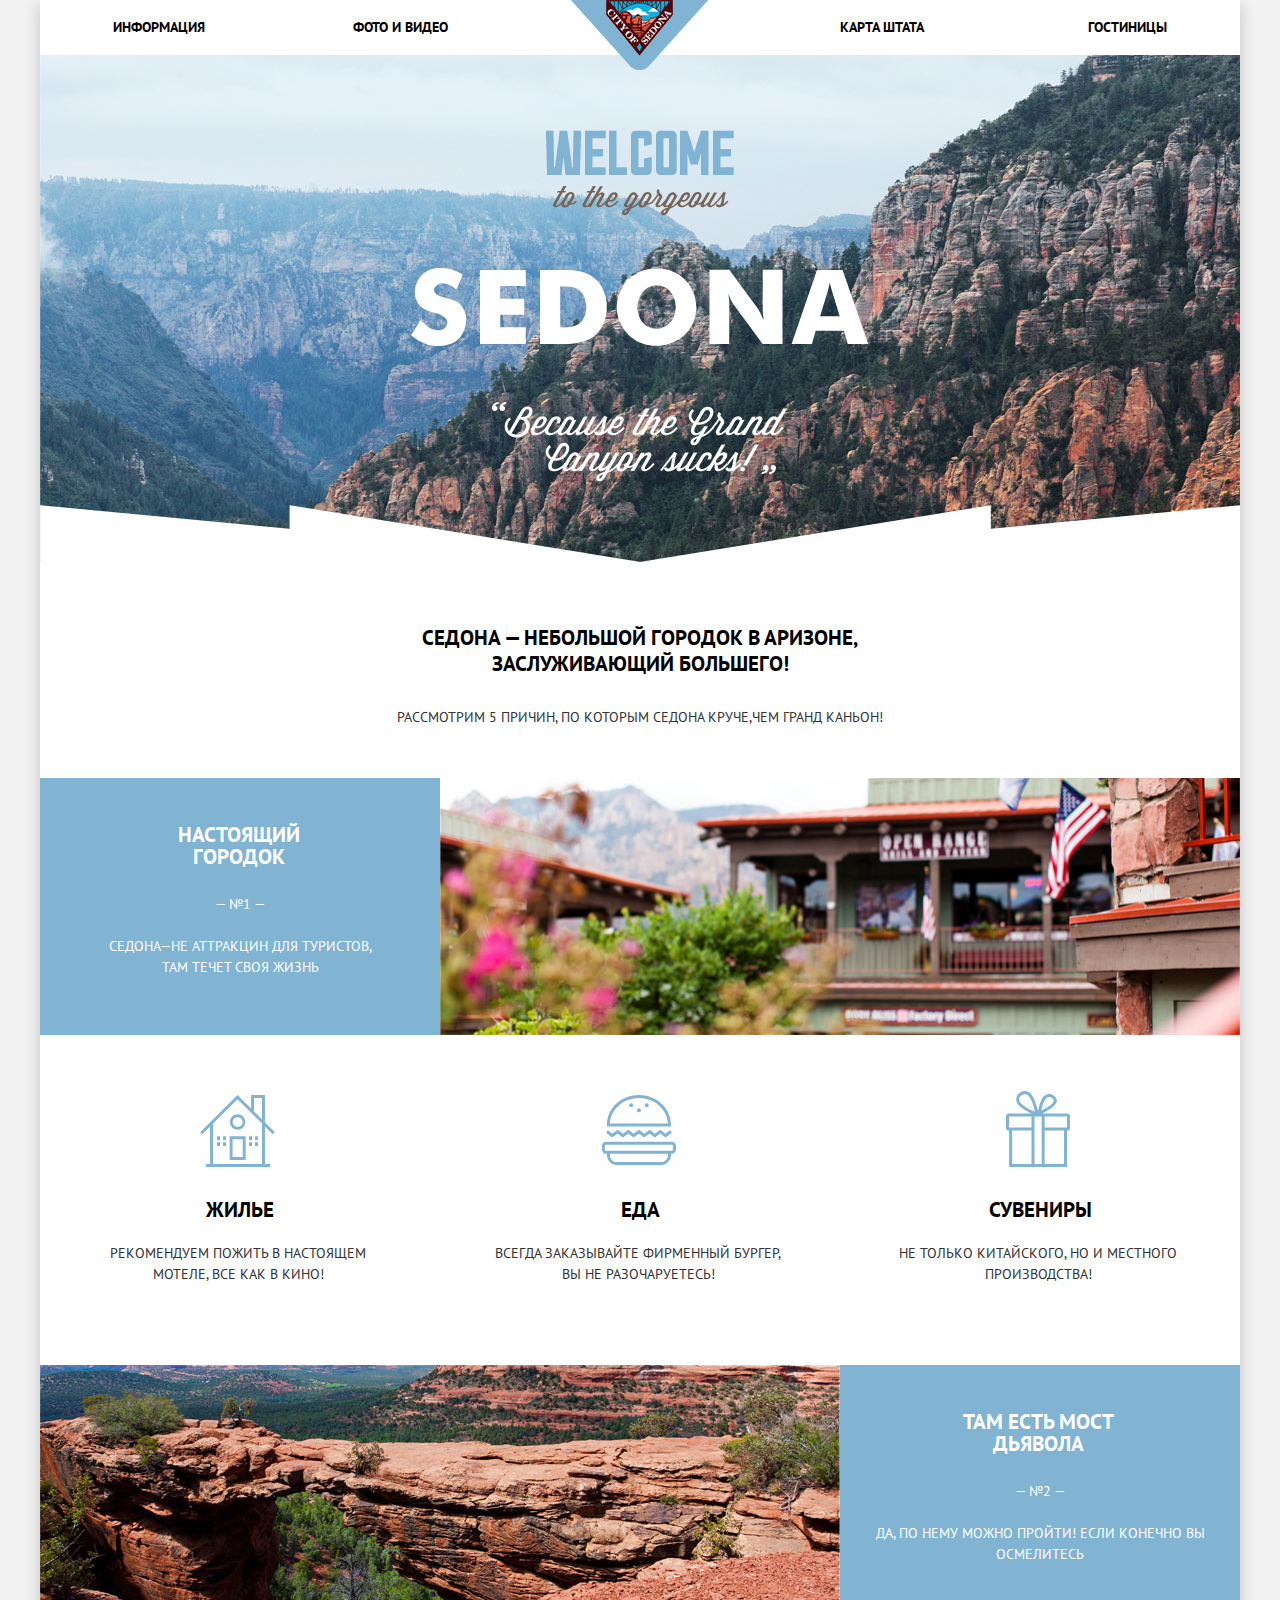
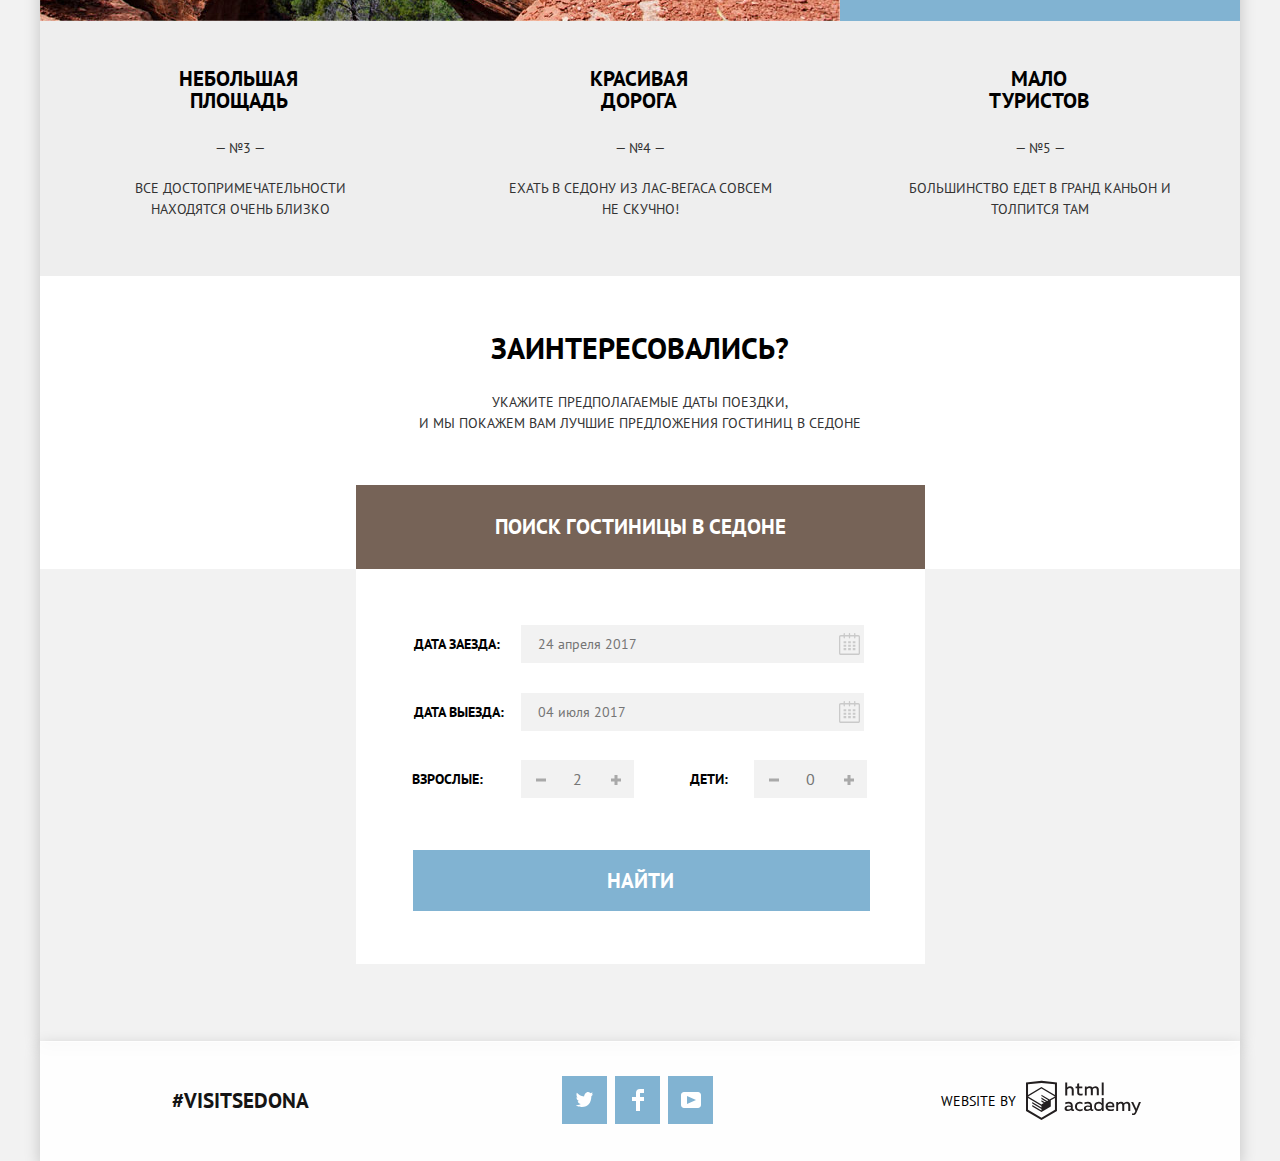
==== index.html @ bb8b3fd5 "стаил мин" ====
<!DOCTYPE html>
   <html lang="ru">
       <head>
          <meta charset="utf-8">
           <title>HTML Academy: Седона</title>
           <link  type="text/css" href="https://fonts.googleapis.com/css?family=PT+Sans:400,700&amp;subset=cyrillic-ext" rel="stylesheet">
           <link  href="normalize.css" rel="stylesheet">
           <link  href="css/style.min.css" rel="stylesheet">
       </head>
     <body>
      <div class="wrapper">
       <header class="main-header">
        <h2 class="visually-hidden">Меню сайта</h2>
         <nav class="content-header">
            <ul class="header-nav">
              <li><a class="nav-item nav-information" href="#">Информация</a></li>
              <li><a class="nav-item nav-foto-video" href="#">Фото и видео</a></li>
              <li><a class="nav-item nav-map" href="#">Карта штата</a></li>
              <li><a class="nav-item" href="inner.html">Гостиницы</a></li>
           </ul>
            <div class="header-logo">
              <a href="index.html" aria-label="ссылка на главную страницу">
                <img class="logo-nav" src="img/index-logo.svg" width="138" height="70" alt="Логототип"></a>
            </div>
          </nav>
        </header>
        <main class="container">
         <h1 class="visually-hidden">Седона лучшее место на земле!!!</h1>
          <section class="main-logos">
            <img src="img/inscriptions-against-the-background-of-mountains.png" width="458" height="352" alt="inscriptions against the-background of-mountains">  
             <div class="main-text">
                <h2>Седона — небольшой городок в Аризоне,<br> 
                  заслуживающий большего!</h2>
                <p>Рассмотрим 5 причин, по которым Седона круче,чем гранд каньон!</p>
             </div>
          </section>
          <section class="advantages">
            <h2 class="visually-hidden">Приемущества отдыха в седоне</h2>
            <section class="advantages-block">
              <div class="advantages-block-item">
                <h3>Настоящий городок</h3>
                <b>— №1 —</b>
                <p>Седона—не аттракцин для туристов,<br> там течет своя жизнь</p>
              </div>
              <div class="advantages-block-img">
                <img src="img/city-photos.jpg" width="800" height="257" alt="Фото города">
              </div>
           </section>
          <section class="comfort">
              <div class="comfort-services icon-home">
                <h3>Жилье</h3>
                <p>Рекомендуем пожить в настоящем мотеле, все как в кино!</p>
              </div>
              <div class="comfort-services icon-food">
                <h3>Еда</h3>
                <p>Всегда заказывайте фирменный бургер,<br>вы не разочаруетесь!</p>
              </div>
              <div class="comfort-services icon-souvenirs">
                <h3>Сувениры</h3>
                <p>Не только китайского, но и местного производства!</p>
              </div>
          </section>
          <section class="advantages-block">
              <div class="advantages-block-img">
                <img src="img/devil's-bridge.jpg" width="800" height="256"  alt="мост дьявола">
              </div>
              <div class="advantages-block-item">
                <h3>Там есть мост дьявола</h3>
                <b>— №2 —</b>
                <p>Да, по нему можно пройти! Если конечно вы осмелитесь</p>
              </div>
           </section>
           <section class="advantages-block ">
              <div class="advantages-block-item advantages-lower">
                <h3>Небольшая площадь</h3>
                <b>— №3 —</b>
                <p>Все достопримечательности находятся очень близко</p>
              </div>
              <div class="advantages-block-item advantages-lower">
                <h3>Красивая дорога</h3>
                <b>— №4 —</b>
                <p>Ехать в Седону из Лас-Вегаса совсем  
                 не скучно!
	            </div>
	            <div class="advantages-block-item advantages-lower">
                <h3>Мало туристов</h3>
	              <b>— №5 —</b>
	              <p>Большинство едет в гранд каньон и толпится там</p>
	            </div>
           </section>
         </section>
           <section class="travel-date">
              <div class="travel-date-item">
                <h3>Заинтересовались?</h3>
	              <p>Укажите предполагаемые даты поездки, <br>
	               и мы покажем вам лучшие предложения гостиниц в седоне</p>
              </div>
              <button class="travel-date-btn">Поиск гостиницы в седоне
              </button>
           </section>
             <article class="map">
               <h2 class="visually-hidden">Как до нас добраться</h2>
               <iframe src="https://www.google.com/maps/embed?pb=!1m14!1m12!1m3!1d11010.499713388937!2d-111.75672216802658!3d34.87026702669705!2m3!1f0!2f0!3f0!3m2!1i1024!2i768!4f13.1!5e0!3m2!1sru!2sru!4v1522183126886" width="1200" height="473"   allowfullscreen></iframe>
             </article>
        </main>
          <footer>
            <h2 class="visually-hidden">Ссылки на социальные сети</h2>
            <a class="visitsedona"  href="#">#visitsedona</a>
              <div class="social-footer">
                <a class="social-btn-tv social-btn" href="#" aria-label="twitter"><span class="visually-hidden">twitter</span></a>
                <a class="social-btn-fb social-btn" href="#" aria-label="facebook"><span class="visually-hidden">facebook</span></a>
                <a class="social-btn-yo social-btn" href="#" aria-label="youtube"><span class="visually-hidden">youtube</span></a>
              </div>
              <div class="footer-logo">
                <span class="website">website by</span>
                <a href="https://htmlacademy.ru/intensive/htmlcss"  aria-label="Сылка на сайт разработчика сайтов">
                  <svg id="Layer_1" data-name="Layer 1" xmlns="http://www.w3.org/2000/svg" width="115" height="41" viewBox="0 0 108.08 36.85"><title>logo-htmlacademy-small1</title><path d="M44.61,26.88a2,2,0,0,0,.55-0.1v1.33a3.25,3.25,0,0,1-1.18.21,1.67,1.67,0,0,1-1.67-1,4.84,4.84,0,0,1-3.14,1.08c-1.51,0-2.91-.83-2.91-2.55,0-2.13,2-2.79,3.71-2.79a11.08,11.08,0,0,1,2.17.25v-0.3c0-1-.76-1.77-2.19-1.77a7.42,7.42,0,0,0-3,.64v-1.7a10.21,10.21,0,0,1,3.19-.55c2.36,0,3.81,1.12,3.81,3.65v3a0.54,0.54,0,0,0,.49.59h0.17Zm-6.44-1.13A1.35,1.35,0,0,0,39.63,27h0.11a3.39,3.39,0,0,0,2.41-1V24.58a9.72,9.72,0,0,0-1.81-.21c-1,0-2.16.33-2.16,1.38h0Zm12.36-6.11a5,5,0,0,1,2.57.64V22a4.08,4.08,0,0,0-2.3-.7,2.75,2.75,0,1,0,0,5.49,5,5,0,0,0,2.43-.64v1.71a6.27,6.27,0,0,1-2.76.57A4.21,4.21,0,0,1,46,24.51q0-.21,0-0.41a4.32,4.32,0,0,1,4.18-4.46h0.38Zm12.17,7.24a2,2,0,0,0,.55-0.1v1.33a3.25,3.25,0,0,1-1.18.21,1.67,1.67,0,0,1-1.67-1,4.84,4.84,0,0,1-3.14,1.08c-1.51,0-2.91-.83-2.91-2.55,0-2.13,2-2.79,3.71-2.79a11.08,11.08,0,0,1,2.17.25v-0.3c0-1-.76-1.77-2.19-1.77a7.42,7.42,0,0,0-3,.64v-1.7a10.21,10.21,0,0,1,3.19-.55c2.36,0,3.81,1.12,3.81,3.65v3a0.54,0.54,0,0,0,.49.59h0.17Zm-6.44-1.13A1.35,1.35,0,0,0,57.73,27h0.11a3.39,3.39,0,0,0,2.41-1V24.58a9.72,9.72,0,0,0-1.81-.21c-1.06,0-2.16.33-2.16,1.38h0ZM73,16V28.2H71.35V26.88a3.88,3.88,0,0,1-3.19,1.54,4.4,4.4,0,0,1,0-8.78,3.81,3.81,0,0,1,3,1.3V16H73Zm-4.53,5.22a2.76,2.76,0,1,0,0,5.52A2.86,2.86,0,0,0,71.15,25V23A2.91,2.91,0,0,0,68.49,21.27ZM79,19.64c3.31,0,4.46,2.68,3.92,5.09H76.7c0.21,1.5,1.67,2.11,3.19,2.11a6.11,6.11,0,0,0,2.64-.59v1.6a7.14,7.14,0,0,1-3,.57C77,28.42,74.78,27,74.78,24a4.18,4.18,0,0,1,4-4.39H79Zm0.09,1.54a2.28,2.28,0,0,0-2.44,2.1v0.06H81.3A2,2,0,0,0,79.13,21.18Zm5.73,7V19.87h1.65v1a3.81,3.81,0,0,1,2.78-1.27A2.86,2.86,0,0,1,91.89,21a4.12,4.12,0,0,1,2.91-1.33A3.06,3.06,0,0,1,98,23V28.2h-1.9V23.05a1.59,1.59,0,0,0-1.42-1.75H94.42a2.8,2.8,0,0,0-2.07,1.12V28.2h-1.9V23.05A1.59,1.59,0,0,0,89,21.31H88.8a3,3,0,0,0-2.21,1.29v5.63H84.86Zm21.31-8.33h1.9l-3.91,9.46c-0.9,2.17-2.09,2.86-3.35,2.86a4.76,4.76,0,0,1-1.1-.14V30.46a2.86,2.86,0,0,0,.85.12c0.9,0,1.58-.64,2.07-1.9l0.17-.42-4-8.4h2l2.86,6.29ZM38.73,1.46V6.22a3.81,3.81,0,0,1,2.7-1.14,3.25,3.25,0,0,1,3.44,3.4v5.15H43V8.72a1.81,1.81,0,0,0-1.61-2h-0.3a2.93,2.93,0,0,0-2.32,1.39v5.52h-1.9V1.46h1.9ZM49.94,2.31v3h3V6.91h-3v3.81c0,1.1.5,1.46,1.58,1.46a4.49,4.49,0,0,0,1.69-.33v1.6A6.8,6.8,0,0,1,51,13.8a2.55,2.55,0,0,1-2.86-2.74V6.89H46.58V5.26h1.5V2.74Zm5.4,11.31V5.28H57v1A3.81,3.81,0,0,1,59.77,5a2.86,2.86,0,0,1,2.6,1.33A4.12,4.12,0,0,1,65.28,5,3.06,3.06,0,0,1,68.44,8.4v5.21h-1.9V8.46a1.59,1.59,0,0,0-1.42-1.75H64.89a2.8,2.8,0,0,0-2.07,1.12v5.78h-1.9V8.46A1.59,1.59,0,0,0,59.5,6.71H59.27A3,3,0,0,0,57.06,8v5.63H55.34ZM71.17,1.45H73V13.6H71.17V1.45ZM14.71,0H14.55L0,1.54V28.21l14.55,8.66,14.55-8.66V1.54Zm12.5,27.1L14.55,34.64,1.9,27.12V16.18l12.59,7.5V25L5.86,19.9v1.31l8.68,5.21v1.39L5.87,22.65V24l8.68,5.21,8.75-5.24V18.31L27.2,16V27.12Zm0-12.53-3.48,2-1.6,1L14.51,13v1.31L21,18.23H21l-0.14.09-1,.54-5.37-3.2V17l4.24,2.52-1,.67-3.2-1.9v1.31l2.1,1.24L14.5,22.1,2,14.65,14.51,7.11Zm0-1.32L14.49,5.76,1.91,13.25v-10L14.56,1.92,27.21,3.25v10h0Z" transform="translate(0 -0.02)" fill="#231f20"/></svg>
                </a>
              </div>
          </footer>
      </div> 
          
          <section class="popup">
             <form class="popup-forma" action="https://echo.htmlacademy.ru" method="post">
              <ul class="popup-item">
                <li>
                 <label for="arrival-date" class="popup-arrival-date">дата заезда:
                  <input type="text" class="popup-date-input" id="arrival-date" name="arrival-date" placeholder="24 апреля 2017" maxlength="20">
                 </label>
                 <button class="popup-calendar-arrival"><svg xmlns="http://www.w3.org/2000/svg" width="21" height="22" viewBox="0 0 21 22"><path   d="M19.251 2.025h-2.845V.648c0-.381-.294-.689-.656-.689-.363 0-.656.308-.656.689v1.377h-3.938V.648c0-.381-.294-.689-.655-.689-.363 0-.657.308-.657.689v1.377H5.906V.648c0-.381-.294-.689-.656-.689-.363 0-.657.308-.657.689v1.377H1.75C.784 2.025 0 2.847 0 3.862v16.302C0 21.179.784 22 1.75 22h17.501c.966 0 1.749-.821 1.749-1.836V3.862c0-1.015-.783-1.837-1.749-1.837zm.437 18.139a.448.448 0 0 1-.437.459H1.75a.45.45 0 0 1-.438-.459V3.862a.45.45 0 0 1 .438-.459h2.844v1.378c0 .381.294.689.657.689.362 0 .656-.308.656-.689V3.403h3.938v1.378c0 .381.294.689.657.689.361 0 .655-.308.655-.689V3.403h3.938v1.378c0 .381.293.689.656.689.362 0 .656-.308.656-.689V3.403h2.845c.241 0 .437.206.437.459v16.302z"/><path d="M4.594 8.225h2.625v2.066H4.594zM4.594 11.668h2.625v2.067H4.594zM4.594 15.112h2.625v2.066H4.594zM9.188 15.112h2.625v2.066H9.188zM9.188 11.668h2.625v2.067H9.188zM9.188 8.225h2.625v2.066H9.188zM13.781 15.112h2.625v2.066h-2.625zM13.781 11.668h2.625v2.067h-2.625zM13.781 8.225h2.625v2.066h-2.625z"/></svg></button>
               </li>
               <li>
                <label for="date-departure" class="popup-date-departure">дата выезда:
                  <input type="text" class="popup-date-input popup-date-input-2" id="date-departure" name="departure-date" placeholder="04 июля 2017" maxlength="20"> 
                </label>
                <button class="popup-calendar-departure"><svg xmlns="http://www.w3.org/2000/svg" width="21" height="22" viewBox="0 0 21 22"><path  fill="" d="M19.251 2.025h-2.845V.648c0-.381-.294-.689-.656-.689-.363 0-.656.308-.656.689v1.377h-3.938V.648c0-.381-.294-.689-.655-.689-.363 0-.657.308-.657.689v1.377H5.906V.648c0-.381-.294-.689-.656-.689-.363 0-.657.308-.657.689v1.377H1.75C.784 2.025 0 2.847 0 3.862v16.302C0 21.179.784 22 1.75 22h17.501c.966 0 1.749-.821 1.749-1.836V3.862c0-1.015-.783-1.837-1.749-1.837zm.437 18.139a.448.448 0 0 1-.437.459H1.75a.45.45 0 0 1-.438-.459V3.862a.45.45 0 0 1 .438-.459h2.844v1.378c0 .381.294.689.657.689.362 0 .656-.308.656-.689V3.403h3.938v1.378c0 .381.294.689.657.689.361 0 .655-.308.655-.689V3.403h3.938v1.378c0 .381.293.689.656.689.362 0 .656-.308.656-.689V3.403h2.845c.241 0 .437.206.437.459v16.302z"/><path d="M4.594 8.225h2.625v2.066H4.594zM4.594 11.668h2.625v2.067H4.594zM4.594 15.112h2.625v2.066H4.594zM9.188 15.112h2.625v2.066H9.188zM9.188 11.668h2.625v2.067H9.188zM9.188 8.225h2.625v2.066H9.188zM13.781 15.112h2.625v2.066h-2.625zM13.781 11.668h2.625v2.067h-2.625zM13.781 8.225h2.625v2.066h-2.625z"/></svg>
                </button>
               </li>
              </ul>
              <div class="popup-number">
                <label for="adults" class="popup-adults">Взрослые:</label>
                <button class="minus"><svg width="11" height="11"> 
                    <line x1="1" y1="6" x2="11" y2="6" stroke="#a9a9a9" stroke-width="3"></line>
                  </svg>
                </button>
                 <input type="text" class="popup-number-adults" id="adults" name="adults"  placeholder="2" maxlength="3">
                <button class="plus"><svg width="11" height="11"> 
                    <line x1="1" y1="6" x2="11" y2="6" stroke="#a9a9a9" stroke-width="3"></line>
                    <line x1="6" y1="1" x2="6" y2="11" stroke="#a9a9a9" stroke-width="3"></line>
                  </svg>
                </button>
                <label for="children" class="popup-children">Дети:</label>
                <button class="minus-2"><svg width="11" height="11"> 
                    <line x1="1" y1="6" x2="11" y2="6" stroke="#a9a9a9" stroke-width="3"></line>
                  </svg></button>
                <input type="text" class="popup-number-children" id="children" name="children"  placeholder="0" maxlength="3">
                <button class="plus-2"><svg width="11" height="11"> 
                    <line x1="1" y1="6" x2="11" y2="6" stroke="#a9a9a9" stroke-width="3"></line>
                    <line x1="6" y1="1" x2="6" y2="11" stroke="#a9a9a9" stroke-width="3"></line>
                  </svg>
                </button>
               </div>
              <button class="popup-button" type="submit">Найти</button>
             </form>
          </section>
     </body>
  </html>
---- css/style.min.css ----
body{font-family:"PT Sans",Arial,sans-serif;text-transform:uppercase;background-color:#f2f2f2;margin:0;padding:0}a{text-decoration:none}.wrapper{margin-left:auto;margin-right:auto;width:1200px;position:relative;-webkit-box-shadow:0 5px 15px rgba(0,1,1,.2);box-shadow:0 5px 15px rgba(0,1,1,.2)}.visually-hidden{display:none}.content-header,.header-nav{display:-webkit-box;display:-ms-flexbox;display:flex}.content-header{position:relative;background-color:#fff;-ms-flex-pack:distribute;justify-content:space-around}.content-header a{font-size:14px;line-height:26px;font-weight:700;color:#000}.header-nav{list-style:none;-webkit-box-pack:justify;-ms-flex-pack:justify;justify-content:space-between;width:1055px;min-height:55px;margin:0;padding:14px 0 0;-webkit-box-sizing:border-box;box-sizing:border-box}.nav-foto-video{margin-right:249px;margin-left:-10px}.nav-information{margin-right:-6px}.nav-map{margin-left:-22px}.header-logo{position:absolute;z-index:100;top:0;left:531px}.nav-item:hover{color:#81b3d2}.nav-item:active{color:rgba(0,0,0,.3)}.nav-item-active{color:#766357}.main-logos{background-image:url(../img/background.jpg);background-repeat:no-repeat;background-position:0 -55px;display:-webkit-box;display:-ms-flexbox;display:flex;-webkit-box-pack:center;-ms-flex-pack:center;justify-content:center;-webkit-box-orient:vertical;-webkit-box-direction:normal;-ms-flex-direction:column;flex-direction:column;min-height:510px}.main-logos::after{content:"";display:block;width:1200px;height:57px;position:absolute;background:url(../img/shape.png);top:505px}.main-logos img{margin:75px auto 90px}.main-text,.main-text h2{-webkit-box-sizing:border-box;box-sizing:border-box}.main-text{background-color:#fff;text-align:center;min-height:170px;margin-top:-10px;padding-top:14px}.main-text p{color:#333;font-size:14px;line-height:21px;margin-bottom:50px}.main-text h2,.popup label{line-height:26px;font-weight:700}.main-text h2{padding-top:32px;padding-bottom:12px;font-size:21px}.advantages{margin:0;padding:0}.advantages-block,footer{display:-webkit-box;display:-ms-flexbox;display:flex}.advantages-block-item{background-color:#81b3d2;width:400px;min-height:255px;-webkit-box-sizing:border-box;box-sizing:border-box;text-align:center;padding-top:25px}.advantages-block-img{line-height:0}.advantages-block-item h3{color:#fff;font-size:21px;line-height:22px;font-weight:700;text-align:center;display:block;width:151px;margin-left:123px}.advantages-block-item b,.advantages-block-item p{font-size:14px;line-height:21px;font-weight:400;color:#fff;margin-top:21px}.advantages-block-item b{display:block;margin-top:26px}.advantages-lower{background-color:#eee}.advantages-lower h3{color:#000;margin-top:22px}.advantages-lower p{color:#333;display:block;width:280px;text-align:center;margin-left:60px;margin-top:19px}.advantages-lower b{color:#333}.comfort{margin:0;padding:0;display:-webkit-box;display:-ms-flexbox;display:flex}.comfort-services{background-color:#fff;width:400px;min-height:330px;text-align:center;-webkit-box-sizing:border-box;box-sizing:border-box;padding-top:160px;position:relative}.comfort-services h3{margin-top:3px;font-weight:700;font-size:21px}.comfort-services p{margin-top:20px;text-align:center;display:block;width:290px;margin-left:53px}.icon-home::before{background:url(../img/icon-1.svg) no-repeat;height:72px;left:160px;top:60px}.icon-food::before,.icon-home::before,.icon-souvenirs::before{content:"";position:absolute;width:75px;display:block}.icon-food::before{background:url(../img/icon-3.svg) no-repeat;height:72px;left:162px;top:60px}.icon-souvenirs::before{background:url(../img/icon-2.svg) no-repeat;height:76px;left:166px;top:56px}.travel-date{display:-webkit-box;display:-ms-flexbox;display:flex;margin:0;padding:0;background-color:#fff;min-height:293px;-webkit-box-pack:justify;-ms-flex-pack:justify;justify-content:space-between;-webkit-box-orient:vertical;-webkit-box-direction:normal;-ms-flex-direction:column;flex-direction:column;-webkit-box-align:center;-ms-flex-align:center;align-items:center}.travel-date-btn,.travel-date-item{background-color:#fff;text-align:center}.comfort-services p,.travel-date-item p{color:#333;font-size:14px;line-height:21px}.travel-date-item h3{font-size:30px;line-height:36px;font-weight:700;margin-top:54px;margin-bottom:26px}.travel-date-btn{background-color:#766357;color:#fff;height:84px;width:569px;padding:0;-webkit-box-sizing:border-box;box-sizing:border-box;border:0;text-transform:uppercase;font-weight:700;font-size:21px;line-height:26px}.map{line-height:0;max-height:474px;position:relative}iframe{border:0}footer{background-color:rgba(255,255,255,.9);min-height:120px;width:1200px;-webkit-box-pack:justify;-ms-flex-pack:justify;justify-content:space-between;-webkit-box-align:center;-ms-flex-align:center;align-items:center;position:absolute;z-index:100;bottom:-119px;left:0;-webkit-box-shadow:0 5px 15px rgba(0,1,1,.2);box-shadow:0 5px 15px rgba(0,1,1,.2)}.social-footer{margin-left:74px;margin-top:15px;width:200px;height:65px}.social-footer a{width:45px;height:48px;background-color:#81b3d2;display:inline-block;margin-right:4px}.social-footer a:hover{background-color:#689fc1}.social-footer a:active{background-color:#5496bd}.social-btn{width:20px;height:20px}.social-btn-tv{background:url(../img/twitter.svg) no-repeat center}.social-btn-fb{background:url(../img/fb-icon.svg) no-repeat center}.social-btn-yo{background:url(../img/youtube.svg) no-repeat center}.visitsedona{font-weight:700;font-size:21px;color:#151515;line-height:26px;margin-left:132px}.website{font-size:14px;line-height:26px;margin-right:10px}.footer-logo{display:-webkit-box;display:-ms-flexbox;display:flex;-webkit-box-align:center;-ms-flex-align:center;align-items:center;margin-right:99px}.footer-logo a{width:115px;height:41px}.footer-logo a:hover path{fill:#81b3d2}.footer-logo a:active path{fill:#c6c4c5}.popup{background-color:#fff;position:absolute;z-index:1000;padding:0;bottom:169px;top:2169px;left:50%;margin:0 0 0 -284px;-webkit-box-sizing:border-box;box-sizing:border-box;width:569px;height:395px}.popup-item{list-style:none;margin:0 0 -1px;padding-left:58px}.popup-forma{margin-top:56px;padding:0}.popup label{font-size:14px;position:relative}.popup-adults{padding-left:56px;position:relative}.popup-children{padding-left:56px;margin-right:26px}.popup-date-input{background-color:#f2f2f2;border:0;width:343px;height:38px;padding:0;margin-bottom:30px;margin-left:17px;text-indent:17px}.popup-date-input-2{margin-left:13px}.popup-number{display:-webkit-box;display:-ms-flexbox;display:flex;-webkit-box-align:center;-ms-flex-align:center;align-items:center;list-style:none;margin:0;padding:0;height:38px}.popup-number-adults,.popup-number-children{background-color:#f2f2f2;border:0;width:37px;height:38px;padding:0;text-align:center}.input-adults,.input-children{margin-left:24px}.popup-button{color:#fff;font-size:21px;line-height:26px;text-transform:uppercase;font-weight:700;background-color:#81b3d2;border:0;-webkit-box-sizing:border-box;box-sizing:border-box;margin-top:52px;width:457px;height:61px;margin-left:57px;padding-left:4px}.popup-calendar-arrival,.popup-calendar-departure{position:absolute;right:65px;top:64px;width:21px;height:22px;padding:0;fill:#cacaca;border:0;background-color:#f2f2f2}.popup-calendar-departure{top:132px}.popup-calendar-arrival:hover path,.popup-calendar-departure:hover path{fill:#000}.popup-calendar-arrival:active path,.popup-calendar-departure:active path{fill:#81b3d2}.options-btn-right:hover,.travel-date-btn:hover{background-color:#604e43}.options-btn-right:active,.travel-date-btn:active{background-color:#503e33;color:rgba(255,255,255,.3)}.minus{width:38px;height:38px;background-color:#f2f2f2;border:0;color:#a9a9a9;margin-left:38px}.plus{font-weight:700}.minus-2,.plus,.plus-2{width:38px;height:38px;background-color:#f2f2f2;border:0;color:#a9a9a9}.plus-2{padding:0}.minus-2:hover line,.minus:hover line,.plus-2:hover line,.plus:hover line{stroke:#000}.minus-2:active line,.minus:active line,.plus-2:active line,.plus:active line{stroke:#81b3d2}input:hover{background-color:#ebebeb}input:focus{outline:2px solid #eee;background-color:#fff}.options-btn-left:hover,.popup-button:hover{background-color:#669ec0}.options-btn-left:active,.popup-button:active{background-color:#5496bd;color:rgba(255,255,255,.3)}.selection-hotels{margin:0;padding:0;min-height:217px;background:url(../img/filter-background.jpg) no-repeat;background-size:1200px 562px;background-color:#cacaca}.selection-hotels-form{margin:0;display:-webkit-box;display:-ms-flexbox;display:flex;padding:30px 0 0;-webkit-box-sizing:border-box;box-sizing:border-box}.selection-hotels-list{list-style:none;width:200px;margin-top:20px;padding-left:39px;margin-right:16px}.selection-hotels-list li{margin-bottom:20px}fieldset{border:0;padding:0}.fieldset-infrastructure-housing{padding-left:70px;margin:0}.selection-hotels legend{font-size:16px;line-height:21px;color:#fff;font-weight:700}.selection-hotels-form label{font-size:14px;line-height:21px;color:#fff;font-weight:400}input[type=checkbox]{display:none}.selection-hotels-list label{font-size:14px;line-height:26px;position:relative;cursor:pointer}.selection-hotels-list label::before{content:"";position:absolute;top:-3px;left:-36px;z-index:1;background:url(../img/checkbox-off.svg) no-repeat;width:24px;height:24px}input[type=checkbox]:checked~label::before{width:24px;height:24px;background:url(../img/checkbox-on.svg) no-repeat}label:disabled{width:24px;height:24px;background:url(../img/checkbox-off-disabled.svg) no-repeat}input[type=checkbox]:checked~label:disabled{width:24px;height:24px;background:url(../img/checkbox-off-checked-disabled.svg) no-repeat}.cost{margin-bottom:7px;color:#fff;font-weight:700;text-align:left}.cost-per-day{margin-left:auto;margin-right:70px;width:320px;font-size:16px;line-height:21px;text-align:center}.filter-range{width:330px;color:#fff;text-transform:uppercase}.price-controls{position:relative;height:35px;margin-bottom:16px;font-size:0;border:2px solid #fff;border-radius:2px}.price-controls::after{content:"";position:absolute;top:50%;left:50%;width:2px;height:22px;background:#fff;-webkit-transform:translate(-50%,-50%);-ms-transform:translate(-50%,-50%);transform:translate(-50%,-50%)}.price-controls label{display:inline-block;font-size:14px;line-height:38px;vertical-align:top;cursor:pointer}.price-controls .max-price,.price-controls .min-price{width:90px;padding-left:50px}.price-controls input{width:50px;margin:0;color:inherit;font:inherit;line-height:0;background:0 0;border:0}.range-controls{position:relative;margin-bottom:32px}.range-controls .scale{height:2px;background:rgba(255,255,255,.3)}.range-controls .bar{width:80%;height:2px;background:#fff}.range-toggle{position:absolute;top:-9px;width:4px;height:4px;background:#ababab;border:8px solid #fff;border-radius:50%;-webkit-box-shadow:0 2px 1px 0 rgba(0,1,1,.2);box-shadow:0 2px 1px 0 rgba(0,1,1,.2);cursor:pointer}.range-toggle:hover{background:#1c4f80}.range-toggle-min{left:0}.range-toggle-max{left:80%}.cost-btn,.cost-larger,.cost-less{font-size:14px;line-height:21px;color:#fff}.cost-btn{text-transform:uppercase;border:2px solid #fff;background:0 0;padding:6px 32px;margin-right:12px;-webkit-box-sizing:border-box;box-sizing:border-box}.cost-btn:hover{color:#000;background-color:#fff}.examples-hotels{margin:0;padding:0;background-color:#fefefe}.sorting{min-height:85px;border-bottom:2px solid #f2f2f2;display:-webkit-box;display:-ms-flexbox;display:flex;-webkit-box-pack:start;-ms-flex-pack:start;justify-content:flex-start;-webkit-box-align:center;-ms-flex-align:center;align-items:center}.find-span{font-size:21px;line-height:26px;font-weight:700;padding-left:70px;white-space:nowrap;width:110px}.sorting-span{font-size:12px;line-height:18px;margin-left:57px;margin-top:7px}.sorting-items,.sorting-items-arrow{list-style:none;display:-webkit-box;display:-ms-flexbox;display:flex}.sorting-items{-webkit-box-pack:justify;-ms-flex-pack:justify;justify-content:space-between;width:100%;padding-top:1px;margin-right:434px}.sorting-items a{font-size:12px;line-height:18px;color:rgba(0,0,0,.3);border-bottom:1px dashed #81b3d2;margin-right:30px}.sorting-items a:hover{border-bottom:1px dashed #81b3d2;color:#81b3d2}.sorting-items a:active{color:#000}.sorting-items-arrow{width:40px;height:11px;margin-left:auto;margin-right:9px;padding-top:6px;padding-right:65px}.sorting-active:first-child{border:0;color:#81b3d2}.sorting-active:first-child:hover{border:0}.arrow-dir,.arrow-up{width:11px;height:11px}.arrow-up{background:url(../img/icon-up-dir.svg) no-repeat;margin-right:10px}.arrow-dir{background:url(../img/icon-down-dir.svg) no-repeat}.hotel-name:hover,.sorting-active{color:#81b3d2}.examples-options-hotels,.options-hotels{display:-webkit-box;display:-ms-flexbox;display:flex;-webkit-box-sizing:border-box;box-sizing:border-box}.examples-options-hotels{-webkit-box-orient:vertical;-webkit-box-direction:normal;-ms-flex-direction:column;flex-direction:column;background-color:#fefefe}.options-hotels{min-height:152px;border-bottom:2px solid #f2f2f2;padding-left:70px}.img-options-hotels{margin-top:30px}.block-options-hotels{margin-left:32px;position:relative;width:530px}.block-options-hotels h3{margin-bottom:7px;margin-top:26px}.hotel-name{font-size:21px;line-height:26px;font-weight:700;color:#151515;margin-top:0;margin-bottom:8px;padding-top:25px}.hotel-name:active{color:rgba(0,0,0,.3)}.options-hotels-items{display:-webkit-box;display:-ms-flexbox;display:flex;margin-top:7px;margin-bottom:8px;width:180px}.options-hotels-star{height:17px;background:url(../img/star.svg) space;position:absolute;left:810px;top:28px}.amara-resort-star{width:83px;left:804px}.desert-quail-star{width:60px;left:830px}.villas-poco-diablo-star{width:38px;left:853px}.options-hotels-price{margin-left:auto}.options-hotels-housing,.options-hotels-price{font-size:14px;line-height:21px;color:#333;font-weight:400}.options-hotels-btn{display:-webkit-box;display:-ms-flexbox;display:flex;width:965px}.options-btn-left{font-weight:700;text-decoration:none;color:#fff;vertical-align:middle;background-color:#81b3d2;margin-top:6px;padding:3px 16px;-webkit-box-sizing:border-box;box-sizing:border-box}.options-btn-left,.options-btn-right,.options-hotels-rating{font-size:14px;line-height:21px;text-align:center}.options-btn-right{text-decoration:none;vertical-align:middle;padding:3px 16px;font-weight:700;color:#fff;background-color:#766357;margin-left:8px;margin-top:6px}.options-hotels-rating{font-weight:400;color:#666;background-color:#f2f2f2;margin-left:auto;margin-right:73px;margin-top:4px;padding-top:5px;width:110px}
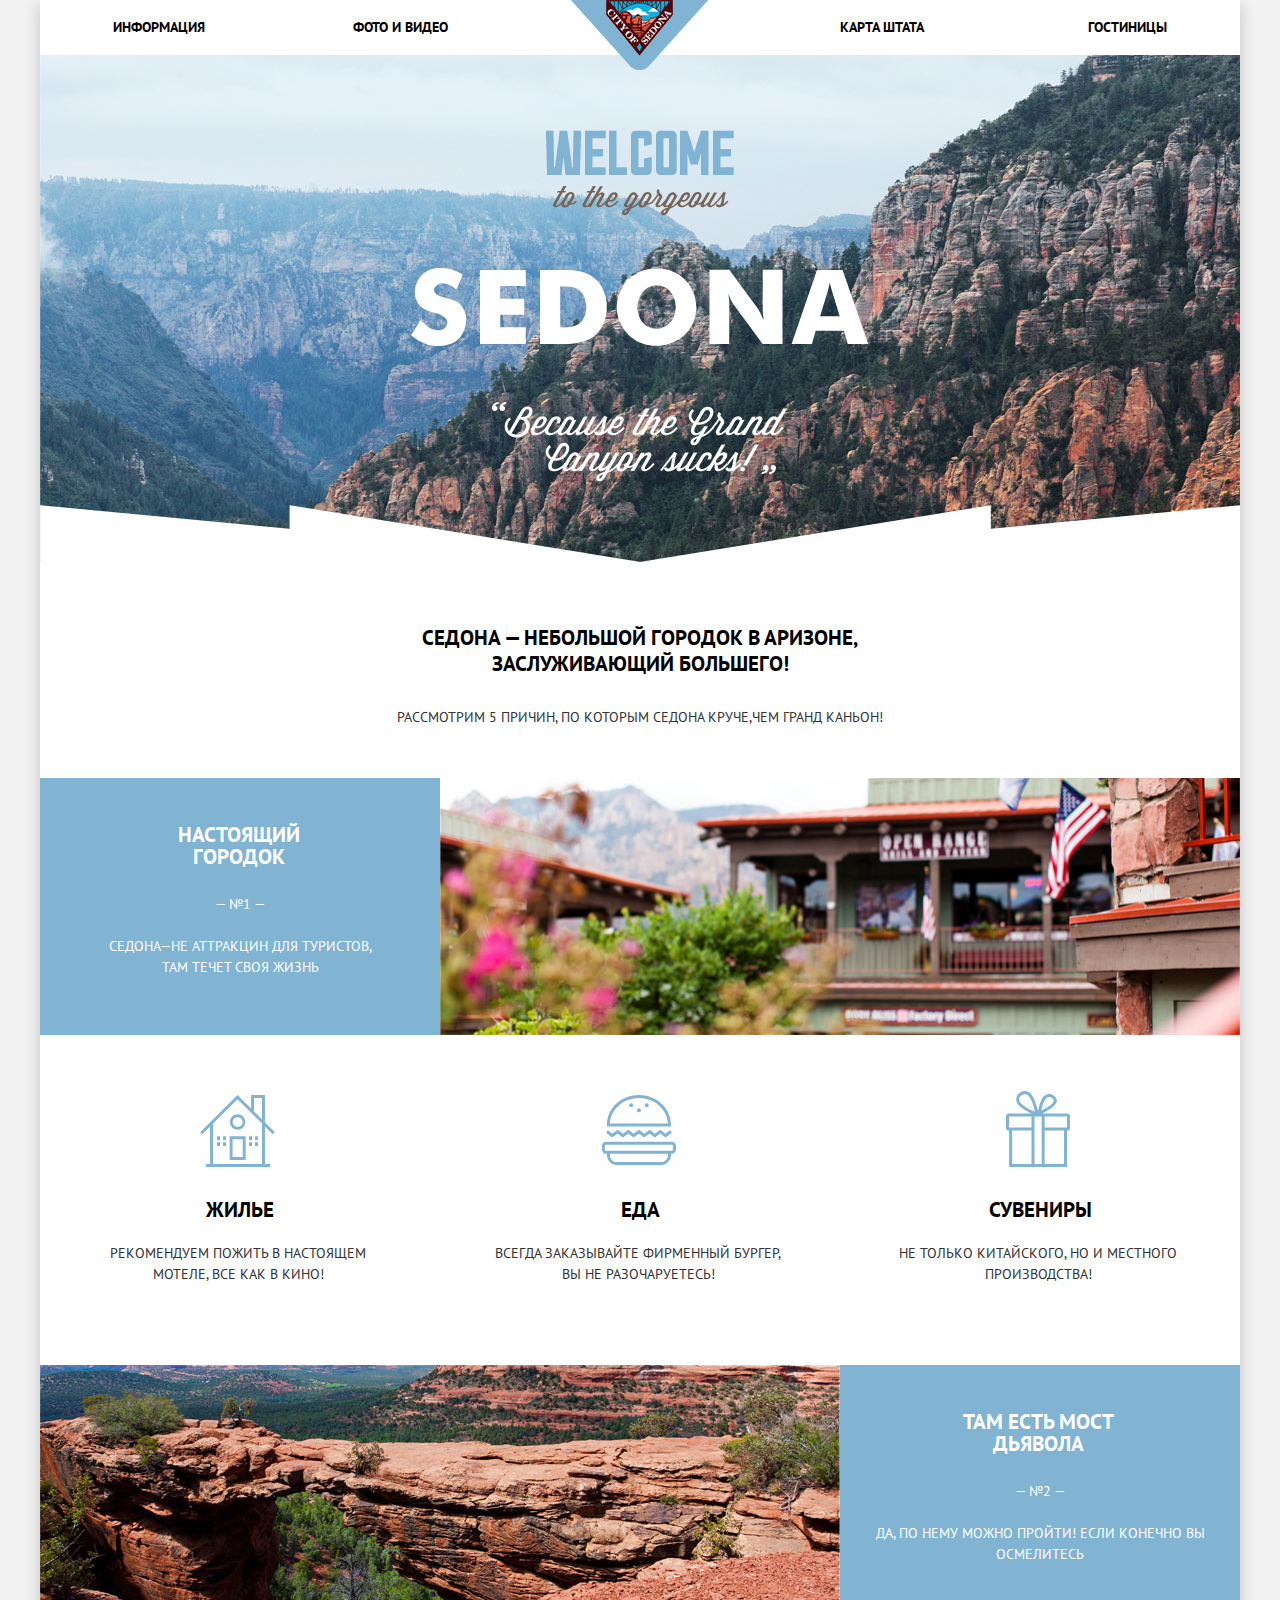
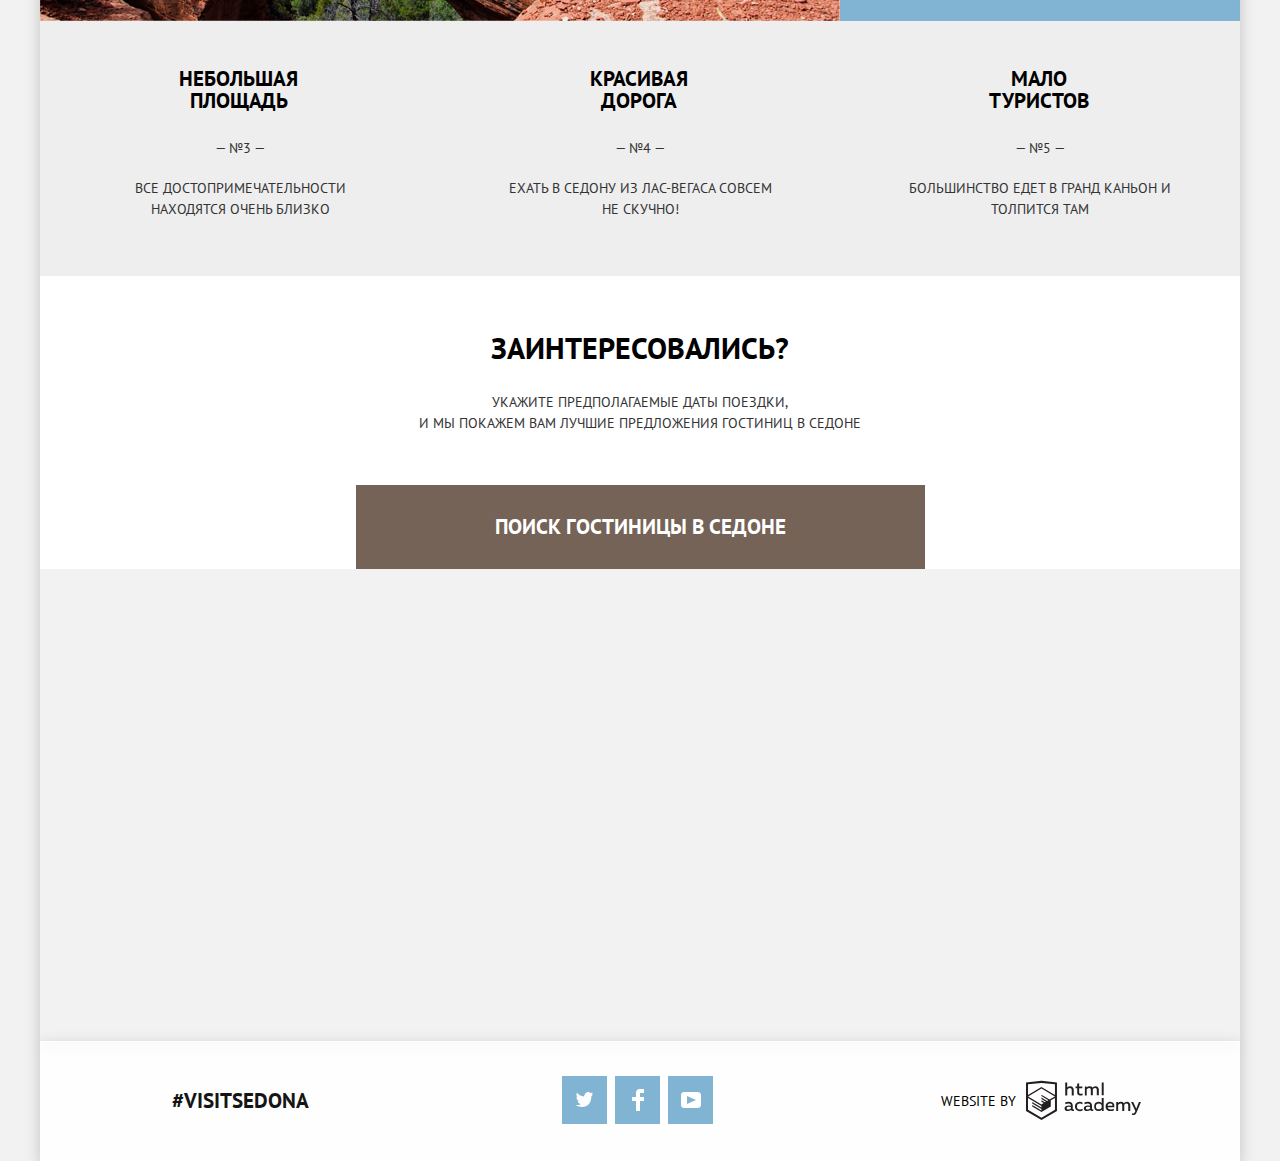
==== commit c6ee0ce7: "домашка по js" ====
--- a/index.html
+++ b/index.html
@@ -4,7 +4,7 @@
           <meta charset="utf-8">
            <title>HTML Academy: Седона</title>
            <link  type="text/css" href="https://fonts.googleapis.com/css?family=PT+Sans:400,700&amp;subset=cyrillic-ext" rel="stylesheet">
-           <link  href="normalize.css" rel="stylesheet">
+           <link  href="css/normalize.css" rel="stylesheet">
            <link  href="css/style.min.css" rel="stylesheet">
        </head>
      <body>
@@ -19,7 +19,7 @@
               <li><a class="nav-item" href="inner.html">Гостиницы</a></li>
            </ul>
             <div class="header-logo">
-              <a href="index.html" aria-label="ссылка на главную страницу">
+              <a aria-label="ссылка на главную страницу">
                 <img class="logo-nav" src="img/index-logo.svg" width="138" height="70" alt="Логототип"></a>
             </div>
           </nav>
@@ -130,7 +130,7 @@
                  <button class="popup-calendar-arrival"><svg xmlns="http://www.w3.org/2000/svg" width="21" height="22" viewBox="0 0 21 22"><path   d="M19.251 2.025h-2.845V.648c0-.381-.294-.689-.656-.689-.363 0-.656.308-.656.689v1.377h-3.938V.648c0-.381-.294-.689-.655-.689-.363 0-.657.308-.657.689v1.377H5.906V.648c0-.381-.294-.689-.656-.689-.363 0-.657.308-.657.689v1.377H1.75C.784 2.025 0 2.847 0 3.862v16.302C0 21.179.784 22 1.75 22h17.501c.966 0 1.749-.821 1.749-1.836V3.862c0-1.015-.783-1.837-1.749-1.837zm.437 18.139a.448.448 0 0 1-.437.459H1.75a.45.45 0 0 1-.438-.459V3.862a.45.45 0 0 1 .438-.459h2.844v1.378c0 .381.294.689.657.689.362 0 .656-.308.656-.689V3.403h3.938v1.378c0 .381.294.689.657.689.361 0 .655-.308.655-.689V3.403h3.938v1.378c0 .381.293.689.656.689.362 0 .656-.308.656-.689V3.403h2.845c.241 0 .437.206.437.459v16.302z"/><path d="M4.594 8.225h2.625v2.066H4.594zM4.594 11.668h2.625v2.067H4.594zM4.594 15.112h2.625v2.066H4.594zM9.188 15.112h2.625v2.066H9.188zM9.188 11.668h2.625v2.067H9.188zM9.188 8.225h2.625v2.066H9.188zM13.781 15.112h2.625v2.066h-2.625zM13.781 11.668h2.625v2.067h-2.625zM13.781 8.225h2.625v2.066h-2.625z"/></svg></button>
                </li>
                <li>
-                <label for="date-departure" class="popup-date-departure">дата выезда:
+                <label for="departure-date" class="popup-date-departure">дата выезда:
                   <input type="text" class="popup-date-input popup-date-input-2" id="date-departure" name="departure-date" placeholder="04 июля 2017" maxlength="20"> 
                 </label>
                 <button class="popup-calendar-departure"><svg xmlns="http://www.w3.org/2000/svg" width="21" height="22" viewBox="0 0 21 22"><path  fill="" d="M19.251 2.025h-2.845V.648c0-.381-.294-.689-.656-.689-.363 0-.656.308-.656.689v1.377h-3.938V.648c0-.381-.294-.689-.655-.689-.363 0-.657.308-.657.689v1.377H5.906V.648c0-.381-.294-.689-.656-.689-.363 0-.657.308-.657.689v1.377H1.75C.784 2.025 0 2.847 0 3.862v16.302C0 21.179.784 22 1.75 22h17.501c.966 0 1.749-.821 1.749-1.836V3.862c0-1.015-.783-1.837-1.749-1.837zm.437 18.139a.448.448 0 0 1-.437.459H1.75a.45.45 0 0 1-.438-.459V3.862a.45.45 0 0 1 .438-.459h2.844v1.378c0 .381.294.689.657.689.362 0 .656-.308.656-.689V3.403h3.938v1.378c0 .381.294.689.657.689.361 0 .655-.308.655-.689V3.403h3.938v1.378c0 .381.293.689.656.689.362 0 .656-.308.656-.689V3.403h2.845c.241 0 .437.206.437.459v16.302z"/><path d="M4.594 8.225h2.625v2.066H4.594zM4.594 11.668h2.625v2.067H4.594zM4.594 15.112h2.625v2.066H4.594zM9.188 15.112h2.625v2.066H9.188zM9.188 11.668h2.625v2.067H9.188zM9.188 8.225h2.625v2.066H9.188zM13.781 15.112h2.625v2.066h-2.625zM13.781 11.668h2.625v2.067h-2.625zM13.781 8.225h2.625v2.066h-2.625z"/></svg>
@@ -163,6 +163,28 @@
               <button class="popup-button" type="submit">Найти</button>
              </form>
           </section>
+          <script>
+            var link = document.querySelector(".travel-date-btn");
+            var popup = document.querySelector(".popup");
+            var form = popup.querySelector("form");
+            var arrival = popup.querySelector("[name=arrival-date]");
+            var departure = popup.querySelector("[name=departure-date]");
+            var adults = popup.querySelector("[name=adults]");
+            var children = popup.querySelector("[name=children]");
+            link.addEventListener("click", function (evt) {
+              evt.preventDefault();
+              popup.classList.toggle("popup-show");
+              popup.classList.remove("popup-error");
+
+            });
+            form.addEventListener("submit", function (evt) {
+              evt.preventDefault();
+              if (!arrival.value || !departure.value || !adults.value || !children.value);
+              popup.classList.add("popup-error");
+            
+             });
+
+          </script>
      </body>
   </html>
      
--- a/css/style.min.css
+++ b/css/style.min.css
@@ -1 +1 @@
-body{font-family:"PT Sans",Arial,sans-serif;text-transform:uppercase;background-color:#f2f2f2;margin:0;padding:0}a{text-decoration:none}.wrapper{margin-left:auto;margin-right:auto;width:1200px;position:relative;-webkit-box-shadow:0 5px 15px rgba(0,1,1,.2);box-shadow:0 5px 15px rgba(0,1,1,.2)}.visually-hidden{display:none}.content-header,.header-nav{display:-webkit-box;display:-ms-flexbox;display:flex}.content-header{position:relative;background-color:#fff;-ms-flex-pack:distribute;justify-content:space-around}.content-header a{font-size:14px;line-height:26px;font-weight:700;color:#000}.header-nav{list-style:none;-webkit-box-pack:justify;-ms-flex-pack:justify;justify-content:space-between;width:1055px;min-height:55px;margin:0;padding:14px 0 0;-webkit-box-sizing:border-box;box-sizing:border-box}.nav-foto-video{margin-right:249px;margin-left:-10px}.nav-information{margin-right:-6px}.nav-map{margin-left:-22px}.header-logo{position:absolute;z-index:100;top:0;left:531px}.nav-item:hover{color:#81b3d2}.nav-item:active{color:rgba(0,0,0,.3)}.nav-item-active{color:#766357}.main-logos{background-image:url(../img/background.jpg);background-repeat:no-repeat;background-position:0 -55px;display:-webkit-box;display:-ms-flexbox;display:flex;-webkit-box-pack:center;-ms-flex-pack:center;justify-content:center;-webkit-box-orient:vertical;-webkit-box-direction:normal;-ms-flex-direction:column;flex-direction:column;min-height:510px}.main-logos::after{content:"";display:block;width:1200px;height:57px;position:absolute;background:url(../img/shape.png);top:505px}.main-logos img{margin:75px auto 90px}.main-text,.main-text h2{-webkit-box-sizing:border-box;box-sizing:border-box}.main-text{background-color:#fff;text-align:center;min-height:170px;margin-top:-10px;padding-top:14px}.main-text p{color:#333;font-size:14px;line-height:21px;margin-bottom:50px}.main-text h2,.popup label{line-height:26px;font-weight:700}.main-text h2{padding-top:32px;padding-bottom:12px;font-size:21px}.advantages{margin:0;padding:0}.advantages-block,footer{display:-webkit-box;display:-ms-flexbox;display:flex}.advantages-block-item{background-color:#81b3d2;width:400px;min-height:255px;-webkit-box-sizing:border-box;box-sizing:border-box;text-align:center;padding-top:25px}.advantages-block-img{line-height:0}.advantages-block-item h3{color:#fff;font-size:21px;line-height:22px;font-weight:700;text-align:center;display:block;width:151px;margin-left:123px}.advantages-block-item b,.advantages-block-item p{font-size:14px;line-height:21px;font-weight:400;color:#fff;margin-top:21px}.advantages-block-item b{display:block;margin-top:26px}.advantages-lower{background-color:#eee}.advantages-lower h3{color:#000;margin-top:22px}.advantages-lower p{color:#333;display:block;width:280px;text-align:center;margin-left:60px;margin-top:19px}.advantages-lower b{color:#333}.comfort{margin:0;padding:0;display:-webkit-box;display:-ms-flexbox;display:flex}.comfort-services{background-color:#fff;width:400px;min-height:330px;text-align:center;-webkit-box-sizing:border-box;box-sizing:border-box;padding-top:160px;position:relative}.comfort-services h3{margin-top:3px;font-weight:700;font-size:21px}.comfort-services p{margin-top:20px;text-align:center;display:block;width:290px;margin-left:53px}.icon-home::before{background:url(../img/icon-1.svg) no-repeat;height:72px;left:160px;top:60px}.icon-food::before,.icon-home::before,.icon-souvenirs::before{content:"";position:absolute;width:75px;display:block}.icon-food::before{background:url(../img/icon-3.svg) no-repeat;height:72px;left:162px;top:60px}.icon-souvenirs::before{background:url(../img/icon-2.svg) no-repeat;height:76px;left:166px;top:56px}.travel-date{display:-webkit-box;display:-ms-flexbox;display:flex;margin:0;padding:0;background-color:#fff;min-height:293px;-webkit-box-pack:justify;-ms-flex-pack:justify;justify-content:space-between;-webkit-box-orient:vertical;-webkit-box-direction:normal;-ms-flex-direction:column;flex-direction:column;-webkit-box-align:center;-ms-flex-align:center;align-items:center}.travel-date-btn,.travel-date-item{background-color:#fff;text-align:center}.comfort-services p,.travel-date-item p{color:#333;font-size:14px;line-height:21px}.travel-date-item h3{font-size:30px;line-height:36px;font-weight:700;margin-top:54px;margin-bottom:26px}.travel-date-btn{background-color:#766357;color:#fff;height:84px;width:569px;padding:0;-webkit-box-sizing:border-box;box-sizing:border-box;border:0;text-transform:uppercase;font-weight:700;font-size:21px;line-height:26px}.map{line-height:0;max-height:474px;position:relative}iframe{border:0}footer{background-color:rgba(255,255,255,.9);min-height:120px;width:1200px;-webkit-box-pack:justify;-ms-flex-pack:justify;justify-content:space-between;-webkit-box-align:center;-ms-flex-align:center;align-items:center;position:absolute;z-index:100;bottom:-119px;left:0;-webkit-box-shadow:0 5px 15px rgba(0,1,1,.2);box-shadow:0 5px 15px rgba(0,1,1,.2)}.social-footer{margin-left:74px;margin-top:15px;width:200px;height:65px}.social-footer a{width:45px;height:48px;background-color:#81b3d2;display:inline-block;margin-right:4px}.social-footer a:hover{background-color:#689fc1}.social-footer a:active{background-color:#5496bd}.social-btn{width:20px;height:20px}.social-btn-tv{background:url(../img/twitter.svg) no-repeat center}.social-btn-fb{background:url(../img/fb-icon.svg) no-repeat center}.social-btn-yo{background:url(../img/youtube.svg) no-repeat center}.visitsedona{font-weight:700;font-size:21px;color:#151515;line-height:26px;margin-left:132px}.website{font-size:14px;line-height:26px;margin-right:10px}.footer-logo{display:-webkit-box;display:-ms-flexbox;display:flex;-webkit-box-align:center;-ms-flex-align:center;align-items:center;margin-right:99px}.footer-logo a{width:115px;height:41px}.footer-logo a:hover path{fill:#81b3d2}.footer-logo a:active path{fill:#c6c4c5}.popup{background-color:#fff;position:absolute;z-index:1000;padding:0;bottom:169px;top:2169px;left:50%;margin:0 0 0 -284px;-webkit-box-sizing:border-box;box-sizing:border-box;width:569px;height:395px}.popup-item{list-style:none;margin:0 0 -1px;padding-left:58px}.popup-forma{margin-top:56px;padding:0}.popup label{font-size:14px;position:relative}.popup-adults{padding-left:56px;position:relative}.popup-children{padding-left:56px;margin-right:26px}.popup-date-input{background-color:#f2f2f2;border:0;width:343px;height:38px;padding:0;margin-bottom:30px;margin-left:17px;text-indent:17px}.popup-date-input-2{margin-left:13px}.popup-number{display:-webkit-box;display:-ms-flexbox;display:flex;-webkit-box-align:center;-ms-flex-align:center;align-items:center;list-style:none;margin:0;padding:0;height:38px}.popup-number-adults,.popup-number-children{background-color:#f2f2f2;border:0;width:37px;height:38px;padding:0;text-align:center}.input-adults,.input-children{margin-left:24px}.popup-button{color:#fff;font-size:21px;line-height:26px;text-transform:uppercase;font-weight:700;background-color:#81b3d2;border:0;-webkit-box-sizing:border-box;box-sizing:border-box;margin-top:52px;width:457px;height:61px;margin-left:57px;padding-left:4px}.popup-calendar-arrival,.popup-calendar-departure{position:absolute;right:65px;top:64px;width:21px;height:22px;padding:0;fill:#cacaca;border:0;background-color:#f2f2f2}.popup-calendar-departure{top:132px}.popup-calendar-arrival:hover path,.popup-calendar-departure:hover path{fill:#000}.popup-calendar-arrival:active path,.popup-calendar-departure:active path{fill:#81b3d2}.options-btn-right:hover,.travel-date-btn:hover{background-color:#604e43}.options-btn-right:active,.travel-date-btn:active{background-color:#503e33;color:rgba(255,255,255,.3)}.minus{width:38px;height:38px;background-color:#f2f2f2;border:0;color:#a9a9a9;margin-left:38px}.plus{font-weight:700}.minus-2,.plus,.plus-2{width:38px;height:38px;background-color:#f2f2f2;border:0;color:#a9a9a9}.plus-2{padding:0}.minus-2:hover line,.minus:hover line,.plus-2:hover line,.plus:hover line{stroke:#000}.minus-2:active line,.minus:active line,.plus-2:active line,.plus:active line{stroke:#81b3d2}input:hover{background-color:#ebebeb}input:focus{outline:2px solid #eee;background-color:#fff}.options-btn-left:hover,.popup-button:hover{background-color:#669ec0}.options-btn-left:active,.popup-button:active{background-color:#5496bd;color:rgba(255,255,255,.3)}.selection-hotels{margin:0;padding:0;min-height:217px;background:url(../img/filter-background.jpg) no-repeat;background-size:1200px 562px;background-color:#cacaca}.selection-hotels-form{margin:0;display:-webkit-box;display:-ms-flexbox;display:flex;padding:30px 0 0;-webkit-box-sizing:border-box;box-sizing:border-box}.selection-hotels-list{list-style:none;width:200px;margin-top:20px;padding-left:39px;margin-right:16px}.selection-hotels-list li{margin-bottom:20px}fieldset{border:0;padding:0}.fieldset-infrastructure-housing{padding-left:70px;margin:0}.selection-hotels legend{font-size:16px;line-height:21px;color:#fff;font-weight:700}.selection-hotels-form label{font-size:14px;line-height:21px;color:#fff;font-weight:400}input[type=checkbox]{display:none}.selection-hotels-list label{font-size:14px;line-height:26px;position:relative;cursor:pointer}.selection-hotels-list label::before{content:"";position:absolute;top:-3px;left:-36px;z-index:1;background:url(../img/checkbox-off.svg) no-repeat;width:24px;height:24px}input[type=checkbox]:checked~label::before{width:24px;height:24px;background:url(../img/checkbox-on.svg) no-repeat}label:disabled{width:24px;height:24px;background:url(../img/checkbox-off-disabled.svg) no-repeat}input[type=checkbox]:checked~label:disabled{width:24px;height:24px;background:url(../img/checkbox-off-checked-disabled.svg) no-repeat}.cost{margin-bottom:7px;color:#fff;font-weight:700;text-align:left}.cost-per-day{margin-left:auto;margin-right:70px;width:320px;font-size:16px;line-height:21px;text-align:center}.filter-range{width:330px;color:#fff;text-transform:uppercase}.price-controls{position:relative;height:35px;margin-bottom:16px;font-size:0;border:2px solid #fff;border-radius:2px}.price-controls::after{content:"";position:absolute;top:50%;left:50%;width:2px;height:22px;background:#fff;-webkit-transform:translate(-50%,-50%);-ms-transform:translate(-50%,-50%);transform:translate(-50%,-50%)}.price-controls label{display:inline-block;font-size:14px;line-height:38px;vertical-align:top;cursor:pointer}.price-controls .max-price,.price-controls .min-price{width:90px;padding-left:50px}.price-controls input{width:50px;margin:0;color:inherit;font:inherit;line-height:0;background:0 0;border:0}.range-controls{position:relative;margin-bottom:32px}.range-controls .scale{height:2px;background:rgba(255,255,255,.3)}.range-controls .bar{width:80%;height:2px;background:#fff}.range-toggle{position:absolute;top:-9px;width:4px;height:4px;background:#ababab;border:8px solid #fff;border-radius:50%;-webkit-box-shadow:0 2px 1px 0 rgba(0,1,1,.2);box-shadow:0 2px 1px 0 rgba(0,1,1,.2);cursor:pointer}.range-toggle:hover{background:#1c4f80}.range-toggle-min{left:0}.range-toggle-max{left:80%}.cost-btn,.cost-larger,.cost-less{font-size:14px;line-height:21px;color:#fff}.cost-btn{text-transform:uppercase;border:2px solid #fff;background:0 0;padding:6px 32px;margin-right:12px;-webkit-box-sizing:border-box;box-sizing:border-box}.cost-btn:hover{color:#000;background-color:#fff}.examples-hotels{margin:0;padding:0;background-color:#fefefe}.sorting{min-height:85px;border-bottom:2px solid #f2f2f2;display:-webkit-box;display:-ms-flexbox;display:flex;-webkit-box-pack:start;-ms-flex-pack:start;justify-content:flex-start;-webkit-box-align:center;-ms-flex-align:center;align-items:center}.find-span{font-size:21px;line-height:26px;font-weight:700;padding-left:70px;white-space:nowrap;width:110px}.sorting-span{font-size:12px;line-height:18px;margin-left:57px;margin-top:7px}.sorting-items,.sorting-items-arrow{list-style:none;display:-webkit-box;display:-ms-flexbox;display:flex}.sorting-items{-webkit-box-pack:justify;-ms-flex-pack:justify;justify-content:space-between;width:100%;padding-top:1px;margin-right:434px}.sorting-items a{font-size:12px;line-height:18px;color:rgba(0,0,0,.3);border-bottom:1px dashed #81b3d2;margin-right:30px}.sorting-items a:hover{border-bottom:1px dashed #81b3d2;color:#81b3d2}.sorting-items a:active{color:#000}.sorting-items-arrow{width:40px;height:11px;margin-left:auto;margin-right:9px;padding-top:6px;padding-right:65px}.sorting-active:first-child{border:0;color:#81b3d2}.sorting-active:first-child:hover{border:0}.arrow-dir,.arrow-up{width:11px;height:11px}.arrow-up{background:url(../img/icon-up-dir.svg) no-repeat;margin-right:10px}.arrow-dir{background:url(../img/icon-down-dir.svg) no-repeat}.hotel-name:hover,.sorting-active{color:#81b3d2}.examples-options-hotels,.options-hotels{display:-webkit-box;display:-ms-flexbox;display:flex;-webkit-box-sizing:border-box;box-sizing:border-box}.examples-options-hotels{-webkit-box-orient:vertical;-webkit-box-direction:normal;-ms-flex-direction:column;flex-direction:column;background-color:#fefefe}.options-hotels{min-height:152px;border-bottom:2px solid #f2f2f2;padding-left:70px}.img-options-hotels{margin-top:30px}.block-options-hotels{margin-left:32px;position:relative;width:530px}.block-options-hotels h3{margin-bottom:7px;margin-top:26px}.hotel-name{font-size:21px;line-height:26px;font-weight:700;color:#151515;margin-top:0;margin-bottom:8px;padding-top:25px}.hotel-name:active{color:rgba(0,0,0,.3)}.options-hotels-items{display:-webkit-box;display:-ms-flexbox;display:flex;margin-top:7px;margin-bottom:8px;width:180px}.options-hotels-star{height:17px;background:url(../img/star.svg) space;position:absolute;left:810px;top:28px}.amara-resort-star{width:83px;left:804px}.desert-quail-star{width:60px;left:830px}.villas-poco-diablo-star{width:38px;left:853px}.options-hotels-price{margin-left:auto}.options-hotels-housing,.options-hotels-price{font-size:14px;line-height:21px;color:#333;font-weight:400}.options-hotels-btn{display:-webkit-box;display:-ms-flexbox;display:flex;width:965px}.options-btn-left{font-weight:700;text-decoration:none;color:#fff;vertical-align:middle;background-color:#81b3d2;margin-top:6px;padding:3px 16px;-webkit-box-sizing:border-box;box-sizing:border-box}.options-btn-left,.options-btn-right,.options-hotels-rating{font-size:14px;line-height:21px;text-align:center}.options-btn-right{text-decoration:none;vertical-align:middle;padding:3px 16px;font-weight:700;color:#fff;background-color:#766357;margin-left:8px;margin-top:6px}.options-hotels-rating{font-weight:400;color:#666;background-color:#f2f2f2;margin-left:auto;margin-right:73px;margin-top:4px;padding-top:5px;width:110px}
+body{font-family:"PT Sans",Arial,sans-serif;text-transform:uppercase;background-color:#f2f2f2;margin:0;padding:0}a{text-decoration:none}.wrapper{margin-left:auto;margin-right:auto;width:1200px;position:relative;-webkit-box-shadow:0 5px 15px rgba(0,1,1,.2);box-shadow:0 5px 15px rgba(0,1,1,.2)}.visually-hidden{display:none}.content-header{position:relative;background-color:#fff;display:-webkit-box;display:-ms-flexbox;display:flex;-ms-flex-pack:distribute;justify-content:space-around}.content-header a{font-size:14px;line-height:26px;font-weight:700;color:#000}.header-nav{list-style:none;display:-webkit-box;display:-ms-flexbox;display:flex;-webkit-box-pack:justify;-ms-flex-pack:justify;justify-content:space-between;width:1055px;min-height:55px;padding:0;margin:0;padding-top:14px;-webkit-box-sizing:border-box;box-sizing:border-box}.nav-foto-video{margin-right:249px;margin-left:-10px}.nav-information{margin-right:-6px}.nav-map{margin-left:-22px}.header-logo{position:absolute;z-index:100;top:0;left:531px}.nav-item:hover{color:#81b3d2}.nav-item:active{color:rgba(0,0,0,.3)}.nav-item-active{color:#766357}.main-logos{background-image:url(../img/background.jpg);background-repeat:no-repeat;background-position:0 -55px;display:-webkit-box;display:-ms-flexbox;display:flex;-webkit-box-pack:center;-ms-flex-pack:center;justify-content:center;-webkit-box-orient:vertical;-webkit-box-direction:normal;-ms-flex-direction:column;flex-direction:column;min-height:510px}.main-logos::after{content:"";display:block;width:1200px;height:57px;position:absolute;background:url(../img/shape.png);top:505px}.main-logos img{margin-left:auto;margin-right:auto;margin-bottom:90px;margin-top:75px}.main-text{background-color:#fff;text-align:center;min-height:170px;padding-top:14px;margin-top:-10px;-webkit-box-sizing:border-box;box-sizing:border-box}.main-text p{color:#333;font-size:14px;line-height:21px;margin-bottom:50px}.main-text h2{font-size:21px;line-height:26px;font-weight:700;padding-top:32px;padding-bottom:12px;-webkit-box-sizing:border-box;box-sizing:border-box}.advantages{margin:0;padding:0}.advantages-block{display:-webkit-box;display:-ms-flexbox;display:flex}.advantages-block-item{background-color:#81b3d2;width:400px;min-height:255px;-webkit-box-sizing:border-box;box-sizing:border-box;text-align:center;padding-top:25px}.advantages-block-img{line-height:0}.advantages-block-item h3{color:#fff;font-size:21px;line-height:22px;font-weight:700;text-align:center;display:block;width:151px;margin-left:123px}.advantages-block-item p{font-size:14px;line-height:21px;font-weight:400;color:#fff;margin-top:21px}.advantages-block-item b{font-size:14px;line-height:21px;font-weight:400;color:#fff;display:block;margin-top:26px}.advantages-lower{background-color:#eee}.advantages-lower h3{color:#000;margin-top:22px}.advantages-lower p{color:#333;display:block;width:280px;text-align:center;margin-left:60px;margin-top:19px}.advantages-lower b{color:#333}.comfort{margin:0;padding:0;display:-webkit-box;display:-ms-flexbox;display:flex}.comfort-services{background-color:#fff;width:400px;min-height:330px;text-align:center;-webkit-box-sizing:border-box;box-sizing:border-box;padding-top:160px;position:relative}.comfort-services h3{margin-top:3px;font-weight:700;font-size:21px}.comfort-services p{color:#333;font-size:14px;line-height:21px;margin-top:20px;text-align:center;display:block;width:290px;margin-left:53px}.icon-home::before{content:"";position:absolute;background:url(../img/icon-1.svg) no-repeat;width:75px;height:72px;left:160px;top:60px;display:block}.icon-food::before{content:"";position:absolute;background:url(../img/icon-3.svg) no-repeat;width:75px;height:72px;left:162px;top:60px;display:block}.icon-souvenirs::before{content:"";position:absolute;background:url(../img/icon-2.svg) no-repeat;width:75px;height:76px;left:166px;top:56px;display:block}.travel-date{display:-webkit-box;display:-ms-flexbox;display:flex;margin:0;padding:0;background-color:#fff;min-height:293px;-webkit-box-pack:justify;-ms-flex-pack:justify;justify-content:space-between;-webkit-box-orient:vertical;-webkit-box-direction:normal;-ms-flex-direction:column;flex-direction:column;-webkit-box-align:center;-ms-flex-align:center;align-items:center}.travel-date-item{background-color:#fff;text-align:center}.travel-date-item p{color:#333;font-size:14px;line-height:21px}.travel-date-item h3{font-size:30px;line-height:36px;font-weight:700;margin-top:54px;margin-bottom:26px}.travel-date-btn{background-color:#766357;color:#fff;height:84px;width:569px;padding:0;text-align:center;-webkit-box-sizing:border-box;box-sizing:border-box;border:none;text-transform:uppercase;font-weight:700;font-size:21px;line-height:26px}.map{line-height:0;max-height:474px;position:relative}iframe{border:none}footer{background-color:rgba(255,255,255,.9);min-height:120px;width:1200px;display:-webkit-box;display:-ms-flexbox;display:flex;-webkit-box-pack:justify;-ms-flex-pack:justify;justify-content:space-between;-webkit-box-align:center;-ms-flex-align:center;align-items:center;position:absolute;z-index:100;bottom:-119px;left:0;-webkit-box-shadow:0 5px 15px rgba(0,1,1,.2);box-shadow:0 5px 15px rgba(0,1,1,.2)}.social-footer{margin-left:74px;margin-top:15px;width:200px;height:65px}.social-footer a{width:45px;height:48px;background-color:#81b3d2;display:inline-block;vertical-align:middle;margin-right:4px}.social-footer a:hover{background-color:#689fc1}.social-footer a:active{background-color:#5496bd}.social-btn{width:20px;height:20px}.social-btn-tv{background:url(../img/twitter.svg) no-repeat center}.social-btn-fb{background:url(../img/fb-icon.svg) no-repeat center}.social-btn-yo{background:url(../img/youtube.svg) no-repeat center}.visitsedona{font-weight:700;font-size:21px;color:#151515;line-height:26px;margin-left:132px}.website{font-size:14px;line-height:26px;margin-right:10px}.footer-logo{display:-webkit-box;display:-ms-flexbox;display:flex;-webkit-box-align:center;-ms-flex-align:center;align-items:center;margin-right:99px}.footer-logo a{width:115px;height:41px}.footer-logo a:hover path{fill:#81b3d2}.footer-logo a:active path{fill:#c6c4c5}@keyframes bounce{0%{transform:translateY(2000px)}70%{transform:translateY(30px)}90%{transform:translateY(-10px)}100%{transform:translateY(0)}}@keyframes shake{0%,100%{transform:translateX(0)}10%,30%,50%,70%,90%{transform:translateX(-10px)}20%,40%,60%,80%{transform:translateX(10px)}}.popup{display:none;background-color:#fff;position:absolute;z-index:1000;margin:0;padding:0;bottom:169px;top:2169px;left:50%;margin-left:-284px;-webkit-box-sizing:border-box;box-sizing:border-box;width:569px;height:395px}.popup-show{display:block;animation:bounce 0.7s}.popup-error{animation:shake 0.6s}.popup-item{list-style:none;margin:0;margin-bottom:-1px;padding-left:58px}.popup-forma{margin-top:56px;padding:0}.popup label{font-size:14px;line-height:26px;font-weight:700;position:relative}.popup-adults{padding-left:56px;position:relative}.popup-children{padding-left:56px;margin-right:26px}.popup-date-input{background-color:#f2f2f2;border:none;width:343px;height:38px;padding:0;margin-bottom:30px;margin-left:17px;text-indent:17px}.popup-date-input-2{margin-left:13px}.popup-number{display:-webkit-box;display:-ms-flexbox;display:flex;-webkit-box-align:center;-ms-flex-align:center;align-items:center;list-style:none;margin:0;padding:0;height:38px}.popup-number-adults{background-color:#f2f2f2;border:none;width:37px;height:38px;padding:0;text-align:center}.popup-number-children{background-color:#f2f2f2;border:none;width:37px;height:38px;padding:0;text-align:center}.input-adults{margin-left:24px}.input-children{margin-left:24px}.popup-button{color:#fff;font-size:21px;line-height:26px;text-transform:uppercase;font-weight:700;background-color:#81b3d2;border:none;-webkit-box-sizing:border-box;box-sizing:border-box;margin-top:52px;width:457px;height:61px;margin-left:57px;padding-left:4px}.popup-calendar-arrival{position:absolute;right:65px;top:64px;width:21px;height:22px;padding:0;fill:#cacaca;border:none;background-color:#f2f2f2}.popup-calendar-departure{position:absolute;right:65px;top:132px;width:21px;height:22px;padding:0;fill:#cacaca;border:none;background-color:#f2f2f2}.popup-calendar-arrival:hover path,.popup-calendar-departure:hover path{fill:#000}.popup-calendar-arrival:active path,.popup-calendar-departure:active path{fill:#81b3d2}.options-btn-right:hover,.travel-date-btn:hover{background-color:#604e43}.options-btn-right:active,.travel-date-btn:active{background-color:#503e33;color:rgba(255,255,255,.3)}.minus{width:38px;height:38px;background-color:#f2f2f2;border:none;color:#a9a9a9;margin-left:38px}.plus{width:38px;height:38px;background-color:#f2f2f2;border:none;color:#a9a9a9;font-weight:700}.minus-2{width:38px;height:38px;background-color:#f2f2f2;border:none;color:#a9a9a9}.plus-2{width:38px;height:38px;padding:0;background-color:#f2f2f2;border:none;color:#a9a9a9}.minus:hover line,.minus-2:hover line,.plus:hover line,.plus-2:hover line{stroke:#000}.minus:active line,.minus-2:active line,.plus:active line,.plus-2:active line{stroke:#81b3d2}input:hover{background-color:#ebebeb}input:focus{outline:2px solid #eee;background-color:#fff}.options-btn-left:hover,.popup-button:hover{background-color:#669ec0}.options-btn-left:active,.popup-button:active{background-color:#5496bd;color:rgba(255,255,255,.3)}.selection-hotels{margin:0;padding:0;min-height:217px;background:url(../img/filter-background.jpg) no-repeat;background-size:1200px 562px;background-color:#cacaca}.selection-hotels-form{margin:0;padding:0;display:-webkit-box;display:-ms-flexbox;display:flex;padding-top:30px;-webkit-box-sizing:border-box;box-sizing:border-box}.selection-hotels-list{list-style:none;width:200px;margin-top:20px;padding-left:39px;margin-right:16px}.selection-hotels-list li{margin-bottom:20px}fieldset{border:none;padding:0}.fieldset-infrastructure-housing{padding-left:70px;margin:0}.selection-hotels legend{font-size:16px;line-height:21px;color:#fff;font-weight:700}.selection-hotels-form label{font-size:14px;line-height:21px;color:#fff;font-weight:400}input[type="checkbox"]{display:none}.selection-hotels-list label{font-size:14px;line-height:26px;position:relative;cursor:pointer}.selection-hotels-list label::before{content:"";position:absolute;top:-3px;left:-36px;z-index:1;background:url(../img/checkbox-off.svg) no-repeat;width:24px;height:24px}input[type="checkbox"]:checked~label::before{width:24px;height:24px;background:url(../img/checkbox-on.svg) no-repeat}label:disabled{width:24px;height:24px;background:url(../img/checkbox-off-disabled.svg) no-repeat}input[type="checkbox"]:checked~label:disabled{width:24px;height:24px;background:url(../img/checkbox-off-checked-disabled.svg) no-repeat}.cost{margin-bottom:7px;color:#fff;font-weight:700;text-align:left}.cost-per-day{margin-left:auto;margin-right:70px;width:320px;font-size:16px;line-height:21px;text-align:center}.filter-range{width:330px;color:#fff;text-transform:uppercase}.price-controls{position:relative;height:35px;margin-bottom:16px;font-size:0;border:2px solid #fff;border-radius:2px}.price-controls::after{content:"";position:absolute;top:50%;left:50%;width:2px;height:22px;background:#fff;-webkit-transform:translate(-50%,-50%);-ms-transform:translate(-50%,-50%);transform:translate(-50%,-50%)}.price-controls label{display:inline-block;font-size:14px;line-height:38px;vertical-align:top;cursor:pointer}.price-controls .min-price,.price-controls .max-price{width:90px;padding-left:50px}.price-controls input{width:50px;margin:0;color:inherit;font:inherit;line-height:0;background:none;border:none}.range-controls{position:relative;margin-bottom:32px}.range-controls .scale{height:2px;background:rgba(255,255,255,.3)}.range-controls .bar{width:80%;height:2px;background:#fff}.range-toggle{position:absolute;top:-9px;width:4px;height:4px;background:#ababab;border:8px solid #fff;border-radius:50%;-webkit-box-shadow:0 2px 1px 0 rgba(0,1,1,.2);box-shadow:0 2px 1px 0 rgba(0,1,1,.2);cursor:pointer}.range-toggle:hover{background:#1c4f80}.range-toggle-min{left:0}.range-toggle-max{left:80%}.cost-less,.cost-larger{font-size:14px;line-height:21px;color:#fff}.cost-btn{font-size:14px;line-height:21px;color:#fff;text-transform:uppercase;border:2px solid #fff;background:transparent;padding-left:32px;padding-right:32px;padding-top:6px;padding-bottom:6px;margin-right:12px;-webkit-box-sizing:border-box;box-sizing:border-box}.cost-btn:hover{color:#000;background-color:#fff}.examples-hotels{margin:0;padding:0;background-color:#fefefe}.sorting{min-height:85px;border-bottom:2px solid #f2f2f2;display:-webkit-box;display:-ms-flexbox;display:flex;-webkit-box-pack:start;-ms-flex-pack:start;justify-content:flex-start;-webkit-box-align:center;-ms-flex-align:center;align-items:center}.find-span{font-size:21px;line-height:26px;font-weight:700;padding-left:70px;white-space:nowrap;width:110px}.sorting-span{font-size:12px;line-height:18px;margin-left:57px;margin-top:7px}.sorting-items{list-style:none;width:100%;padding-top:1px;margin-right:475px;display:-webkit-box;display:-ms-flexbox;display:flex;-webkit-box-pack:justify;-ms-flex-pack:justify;justify-content:space-between}.sorting-items a{font-size:12px;line-height:18px;color:rgba(0,0,0,.3);border-bottom:1px dashed #81b3d2;margin-right:30px}.sorting-items a:hover{border-bottom:1px dashed #81b3d2;color:#81b3d2}.sorting-items a:active{color:#000;border:none}.sorting-items-arrow{list-style:none;width:40px;height:11px;display:-webkit-box;display:-ms-flexbox;display:flex;margin-left:auto;margin-right:9px;padding-right:65px}.sorting-active:first-child{border:none;color:#81b3d2}.sorting-active:first-child:hover{border:none}.arrow-up{margin-right:10px}.arrow-up:hover path,.arrow-dir:hover path{fill:#000}.arrow-up:active path,.arrow-dir:active path{fill:#81b3d2}.active-arrow path{fill:#81b3d2}.sorting-active{color:#81b3d2}.examples-options-hotels{display:-webkit-box;display:-ms-flexbox;display:flex;-webkit-box-orient:vertical;-webkit-box-direction:normal;-ms-flex-direction:column;flex-direction:column;-webkit-box-sizing:border-box;box-sizing:border-box;background-color:#fefefe}.options-hotels{min-height:152px;display:-webkit-box;display:-ms-flexbox;display:flex;border-bottom:2px solid #f2f2f2;padding-left:70px;-webkit-box-sizing:border-box;box-sizing:border-box}.img-options-hotels{margin-top:30px}.block-options-hotels{margin-left:32px;position:relative;width:530px}.block-options-hotels h3{margin-bottom:7px;margin-top:26px}.hotel-name{font-size:21px;line-height:26px;font-weight:700;color:#151515;margin-top:0;margin-bottom:8px;padding-top:25px}.hotel-name:hover{color:#81b3d2}.hotel-name:active{color:rgba(0,0,0,.3)}.options-hotels-items{display:-webkit-box;display:-ms-flexbox;display:flex;margin-top:7px;margin-bottom:8px;width:180px}.options-hotels-star{height:17px;background:url(../img/star.svg) space;position:absolute;left:810px;top:28px}.amara-resort-star{width:83px;left:804px}.desert-quail-star{width:60px;left:830px}.villas-poco-diablo-star{width:38px;left:853px}.options-hotels-price{margin-left:auto}.options-hotels-housing,.options-hotels-price{font-size:14px;line-height:21px;color:#333;font-weight:400}.options-hotels-btn{display:-webkit-box;display:-ms-flexbox;display:flex;width:965px}.options-btn-left{font-size:14px;line-height:21px;font-weight:700;text-decoration:none;color:#fff;text-align:center;vertical-align:middle;background-color:#81b3d2;margin-top:6px;padding-left:16px;padding-right:16px;padding-top:3px;padding-bottom:3px;-webkit-box-sizing:border-box;box-sizing:border-box}.options-btn-right{font-size:14px;line-height:21px;font-weight:700;text-decoration:none;text-align:center;vertical-align:middle;color:#fff;background-color:#766357;margin-left:8px;margin-top:6px;padding-left:16px;padding-right:16px;padding-top:3px;padding-bottom:3px}.options-hotels-rating{font-size:14px;line-height:21px;font-weight:400;color:#666;text-align:center;background-color:#f2f2f2;margin-left:auto;margin-right:73px;margin-top:4px;padding-top:5px;width:110px}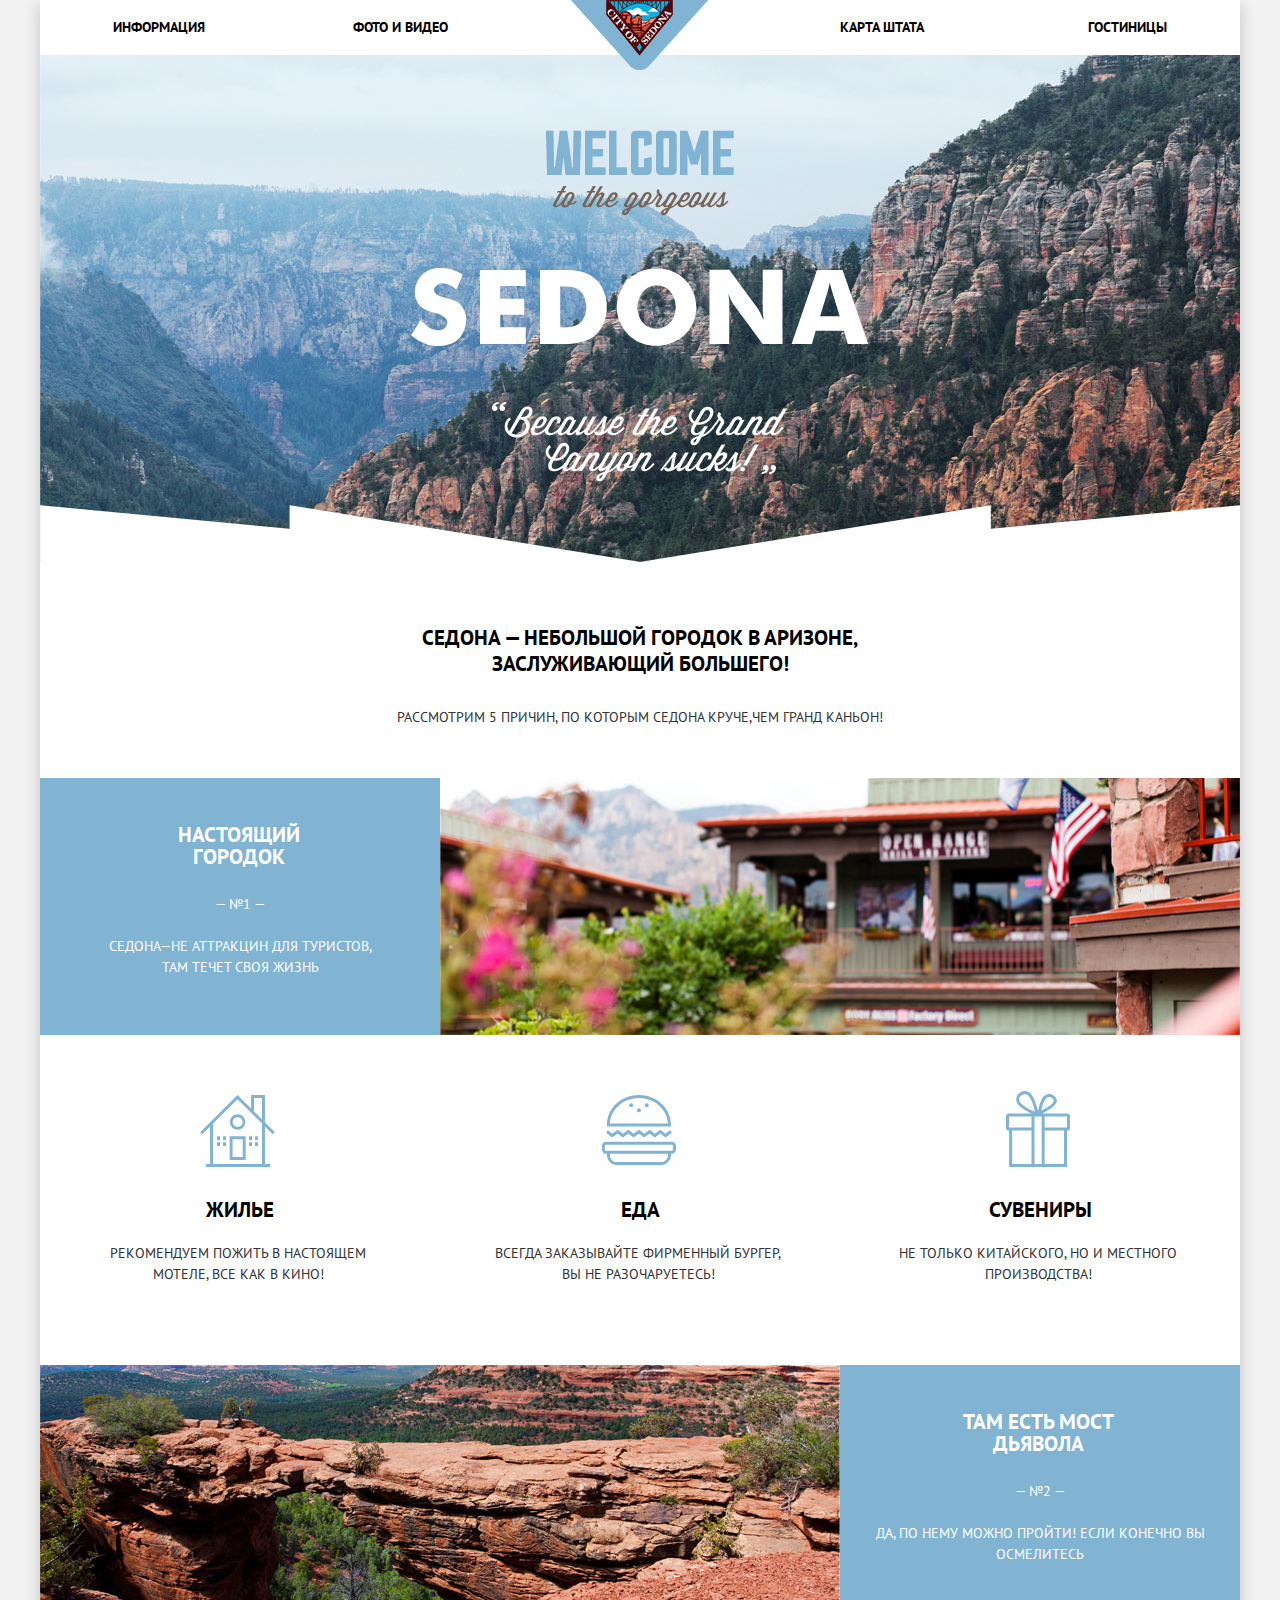
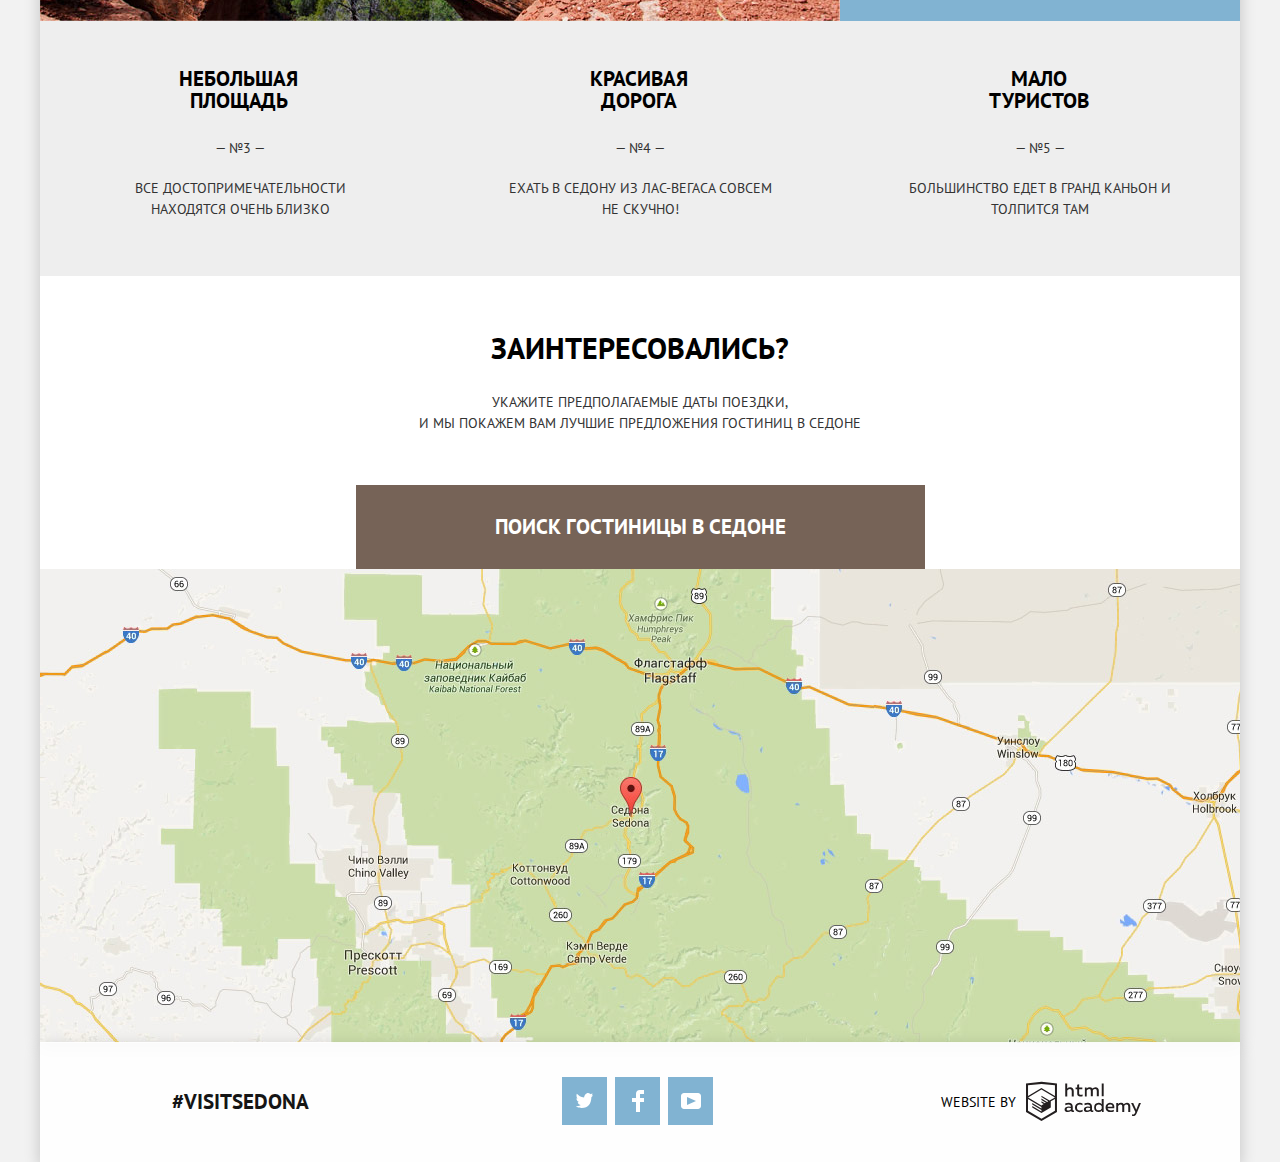
==== commit b44d7dab: "добавил" ====
--- a/index.html
+++ b/index.html
@@ -5,7 +5,7 @@
            <title>HTML Academy: Седона</title>
            <link  type="text/css" href="https://fonts.googleapis.com/css?family=PT+Sans:400,700&amp;subset=cyrillic-ext" rel="stylesheet">
            <link  href="css/normalize.css" rel="stylesheet">
-           <link  href="css/style.min.css" rel="stylesheet">
+           <link  href="css/main.css" rel="stylesheet">
        </head>
      <body>
       <div class="wrapper">
@@ -163,28 +163,7 @@
               <button class="popup-button" type="submit">Найти</button>
              </form>
           </section>
-          <script>
-            var link = document.querySelector(".travel-date-btn");
-            var popup = document.querySelector(".popup");
-            var form = popup.querySelector("form");
-            var arrival = popup.querySelector("[name=arrival-date]");
-            var departure = popup.querySelector("[name=departure-date]");
-            var adults = popup.querySelector("[name=adults]");
-            var children = popup.querySelector("[name=children]");
-            link.addEventListener("click", function (evt) {
-              evt.preventDefault();
-              popup.classList.toggle("popup-show");
-              popup.classList.remove("popup-error");
-
-            });
-            form.addEventListener("submit", function (evt) {
-              evt.preventDefault();
-              if (!arrival.value || !departure.value || !adults.value || !children.value);
-              popup.classList.add("popup-error");
-            
-             });
-
-          </script>
+          <script src="js/popup.js"></script>
      </body>
   </html>
      
--- a/css/main.css
+++ b/css/main.css
@@ -0,0 +1,1173 @@
+	body {
+		font-family: "PT Sans", Arial, sans-serif;
+		text-transform: uppercase;
+		background-color: #f2f2f2;
+		margin: 0;
+		padding: 0;
+
+	}
+	a {
+	    text-decoration: none 
+	}
+	.wrapper {
+		margin-left: auto;
+		margin-right: auto;
+		width: 1200px;
+		position: relative;
+		-webkit-box-shadow: 0px 5px 15px rgba(0, 1, 1, 0.2);
+		        box-shadow: 0px 5px 15px rgba(0, 1, 1, 0.2);
+
+	}
+	.visually-hidden {
+		display: none;
+    }
+	.content-header {
+		position: relative;
+		background-color: #ffffff;
+		display: -webkit-box;
+		display: -ms-flexbox;
+		display: flex;
+	    -ms-flex-pack: distribute;
+	        justify-content: space-around;
+	    
+	}
+	.content-header a {
+		font-size: 14px;
+		line-height: 26px;
+		font-weight: bold;
+		color: #000000;
+		
+	}
+	.header-nav {
+		list-style: none;
+		display: -webkit-box;
+		display: -ms-flexbox;
+		display: flex;
+	    -webkit-box-pack: justify;
+	        -ms-flex-pack: justify;
+	            justify-content: space-between;
+	    width: 1055px;
+	    min-height: 55px;
+	    padding: 0;
+	    margin: 0;
+	    padding-top: 14px;
+	    -webkit-box-sizing: border-box;
+	            box-sizing: border-box;
+	}
+	.nav-foto-video {
+		margin-right: 249px;
+		margin-left: -10px;
+
+	}
+	.nav-information {
+		margin-right: -6px;
+	}
+	.nav-map {
+		margin-left: -22px;
+	}
+	.header-logo {
+		position: absolute;
+		z-index: 100;
+		top: 0;
+		left: 531px;
+	}
+		
+	.nav-item:hover {
+		color: #81b3d2;
+	}
+	.nav-item:active {
+		color: rgba(0, 0, 0, 0.3);
+	}
+	.nav-item-active {
+		color: #766357;
+	}
+	
+	.main-logos {
+		background-image: url(../img/background.jpg);
+		background-repeat: no-repeat;
+		background-position: 0 -55px;
+        display: -webkit-box;
+        display: -ms-flexbox;
+        display: flex;
+	    -webkit-box-pack:center;
+	        -ms-flex-pack:center;
+	            justify-content:center;
+	    -webkit-box-orient: vertical;
+	    -webkit-box-direction: normal;
+	        -ms-flex-direction: column;
+	            flex-direction: column;
+	    min-height: 510px;
+
+	}
+
+	.main-logos::after {
+		content: "";
+		display: block;
+		width: 1200px;
+		height: 57px;
+		position: absolute;
+		background: url(../img/shape.png);
+		top: 505px;
+	}
+    .main-logos img {
+    	margin-left: auto;
+    	margin-right: auto;
+    	margin-bottom: 90px;
+    	margin-top: 75px; 
+
+    }
+	.main-text {
+		background-color: #ffffff;
+		text-align: center;
+		min-height: 170px;
+		padding-top: 14px;
+		margin-top: -10px;
+		-webkit-box-sizing: border-box;
+		        box-sizing: border-box;
+	}
+	.main-text p {
+		color: #333333;
+		font-size: 14px;
+		line-height: 21px;
+		margin-bottom: 50px;
+
+	}
+	.main-text h2 {
+		font-size: 21px;
+		line-height: 26px;
+		font-weight: bold;
+		padding-top: 32px;
+		padding-bottom: 12px;
+		-webkit-box-sizing: border-box;
+		        box-sizing: border-box;
+	}
+	.advantages {
+		margin: 0;
+		padding: 0;
+	}
+	.advantages-block {
+        display: -webkit-box;
+        display: -ms-flexbox;
+        display: flex;
+    }
+    .advantages-block-item {
+		background-color: #81b3d2;
+		width: 400px;
+		min-height: 255px;
+		-webkit-box-sizing: border-box;
+		        box-sizing: border-box;
+		text-align: center;
+		padding-top: 25px;
+
+		
+	}
+	.advantages-block-img {
+		line-height: 0;
+	}
+	.advantages-block-item h3 {
+		color: #ffffff;
+		font-size: 21px;
+		line-height: 22px;
+		font-weight: bold;
+		text-align: center;
+		display: block;
+		width: 151px;
+		margin-left: 123px;
+	}
+	.advantages-block-item p {
+		font-size: 14px;
+		line-height: 21px;
+		font-weight: normal;
+		color: #ffffff;
+		margin-top: 21px;
+
+	}
+	.advantages-block-item b {
+		font-size: 14px;
+		line-height: 21px;
+		font-weight: normal;
+		color: #ffffff;
+		display: block;
+		margin-top: 26px;
+	}
+	
+	
+	.advantages-lower {
+		background-color: #eeeeee;
+    }
+    .advantages-lower h3{
+    	color: #000000;
+    	margin-top: 22px;
+    }
+    .advantages-lower p {
+    	color: #333333;
+    	display: block;
+    	width: 280px;
+    	text-align: center;
+    	margin-left: 60px;
+    	margin-top: 19px;
+    }
+    .advantages-lower b {
+    	color: #333333;
+    }
+
+	.comfort {
+		
+		margin: 0;
+		padding: 0;
+		display: -webkit-box;
+		display: -ms-flexbox;
+		display: flex;
+	
+	}
+	.comfort-services {
+		background-color: #ffffff;
+		width: 400px;
+		min-height: 330px;
+		text-align: center;
+		-webkit-box-sizing: border-box;
+		        box-sizing: border-box;
+		padding-top: 160px;
+		position: relative;
+	}
+	.comfort-services h3 {
+		margin-top: 3px;
+		font-weight: bold;
+		font-size: 21px;
+	}
+
+	.comfort-services p { 
+		color: #333333;
+		font-size: 14px;
+		line-height: 21px;
+		margin-top: 20px;
+		text-align: center;
+		display: block;
+		width: 290px;
+		margin-left: 53px;
+		
+
+	}
+	.icon-home::before {
+		content: "";
+		position: absolute;
+		background: url(../img/icon-1.svg) no-repeat;
+		width: 75px;
+		height: 72px;
+		left: 160px;
+		top: 60px;
+		display: block;		
+    }
+    .icon-food::before {
+    	content: "";
+		position: absolute;
+		background: url(../img/icon-3.svg) no-repeat;
+		width: 75px;
+		height: 72px;
+		left: 162px;
+		top: 60px;
+		display: block;		
+    }
+    .icon-souvenirs::before {
+    	content: "";
+		position: absolute;
+		background: url(../img/icon-2.svg) no-repeat;
+		width: 75px;
+		height: 76px;
+		left: 166px;
+		top: 56px;
+		display: block;		
+    }
+
+	.travel-date {
+		display: -webkit-box;
+		display: -ms-flexbox;
+		display: flex;
+		margin: 0;
+		padding: 0;
+		background-color: #ffffff;
+		min-height: 293px;
+		-webkit-box-pack: justify;
+		    -ms-flex-pack: justify;
+		        justify-content: space-between;
+		-webkit-box-orient: vertical;
+		-webkit-box-direction: normal;
+		    -ms-flex-direction: column;
+		        flex-direction: column;
+		-webkit-box-align: center;
+		    -ms-flex-align: center;
+		        align-items: center;
+		
+	}
+	.travel-date-item {
+		background-color: #ffffff;
+	    text-align: center;
+       
+
+	    
+	}
+    .travel-date-item p {
+    	color: #333333;
+    	font-size: 14px;
+		line-height: 21px;
+		
+    }
+    .travel-date-item h3 {
+    	font-size: 30px;
+		line-height: 36px;
+		font-weight: bold;
+		margin-top: 54px;
+        margin-bottom: 26px;
+    }
+    .travel-date-btn {
+        background-color: #766357;
+    	color: #ffffff;
+    	height: 84px;
+    	width: 569px;
+    	padding: 0;
+    	text-align: center;
+    	-webkit-box-sizing: border-box;
+    	        box-sizing: border-box;
+    	border: none;
+        text-transform: uppercase;
+        font-weight: bold;
+    	font-size: 21px;
+    	line-height: 26px;
+
+    }
+    .map {
+    	line-height: 0;
+    	max-height: 474px;
+        position: relative;
+        background: url(../img/map.jpg) no-repeat;
+        width: 1200px;
+        height: 539px;
+    	
+    }
+    iframe {
+    	border: none;
+    }
+   
+    footer {
+    	background-color: rgba(255, 255, 255, 0.9);
+    	min-height: 120px;
+    	width: 1200px;
+    	display: -webkit-box;
+    	display: -ms-flexbox;
+    	display: flex;
+        -webkit-box-pack: justify;
+            -ms-flex-pack: justify;
+                justify-content: space-between;
+    	-webkit-box-align: center;
+    	    -ms-flex-align: center;
+    	        align-items: center;
+    	position: absolute;
+    	z-index: 100;
+    	bottom: -119px;
+    	left: 0;
+    	-webkit-box-shadow: 0px 5px 15px rgba(0, 1, 1, 0.2);
+    	        box-shadow: 0px 5px 15px rgba(0, 1, 1, 0.2);
+    	
+    }
+    .social-footer {
+    	margin-left: 74px;
+    	margin-top: 15px;
+    	width: 200px;
+    	height: 65px;
+    }
+    .social-footer a {
+    	width: 45px;
+    	height: 48px;
+    	background-color: #81b3d2;
+    	display: inline-block;
+        vertical-align: middle;
+    	margin-right: 4px;
+    }
+    .social-footer a:hover {
+    	background-color: #689fc1;
+    }
+    .social-footer a:active {
+    	background-color: #5496bd;
+    }
+    .social-btn {
+    	width: 20px;
+    	height: 20px;
+    } 
+    .social-btn-tv {
+    	background: url(../img/twitter.svg) no-repeat center;
+    	
+    }
+    .social-btn-fb {
+    	background: url(../img/fb-icon.svg)   no-repeat center;
+    	
+    }
+    .social-btn-yo {
+    	background: url(../img/youtube.svg) no-repeat center;
+    	
+    }
+    .visitsedona  {
+    	font-weight: bold;
+    	font-size: 21px;
+    	color: #151515;
+    	line-height: 26px;
+    	margin-left: 132px;
+    }
+    .website {
+    	font-size: 14px;
+    	line-height: 26px;
+    	margin-right: 10px;
+    }
+    .footer-logo {
+    	display: -webkit-box;
+    	display: -ms-flexbox;
+    	display: flex;
+    	-webkit-box-align: center;
+    	    -ms-flex-align: center;
+    	        align-items: center;
+    	margin-right: 99px;
+
+    }
+    .footer-logo a {
+    	width: 115px;
+    	height: 41px;
+    }
+    .footer-logo a:hover path {
+    	fill: #81b3d2;
+    }
+    .footer-logo a:active path {
+    	fill: #c6c4c5;
+    }
+    @keyframes bounce {
+    0% {
+    transform: translateY(2000px);
+    }
+
+    70% {
+    transform: translateY(30px);
+    }
+   
+    90% {
+       transform: translateY(-10px);
+    }
+
+    100% {
+       transform: translateY(0);
+    }
+    }
+   @keyframes shake {
+    0%,
+    100% {
+       transform: translateX(0);
+    }
+
+    10%,
+    30%,
+    50%,
+    70%,
+    90% {
+       transform: translateX(-10px);
+    }
+
+     20%,
+     40%,
+     60%,
+     80% {
+        transform: translateX(10px);
+    }
+    }
+
+     
+    
+
+    .popup {
+        display: none;
+    	background-color: #ffffff;
+    	position: absolute;
+    	z-index: 1000;
+    	margin: 0;
+    	padding: 0;
+    	bottom: 169px;
+    	top: 2169px;
+        left: 50%;
+        margin-left: -284px;
+        -webkit-box-sizing: border-box;
+                box-sizing: border-box;
+    	width: 569px;
+    	height: 395px;
+    }
+ 
+    
+ 
+    .popup-show {
+        display: block;
+        animation: bounce 0.7s;
+    }
+    .popup-error {
+        animation: shake 0.6s;
+}
+    .popup-item {
+    	list-style: none;
+    	margin: 0;
+    	margin-bottom: -1px;
+    	padding-left: 58px;
+
+    	
+    }
+    .popup-forma {
+        margin-top: 56px;
+        padding: 0;
+    }
+    .popup label {
+    	font-size: 14px;
+    	line-height: 26px;
+    	font-weight: bold;
+    	position: relative;
+
+    }
+     .popup-adults {
+    	padding-left: 56px;
+    	position: relative;
+    	
+    }
+    .popup-children {
+    	padding-left: 56px;
+        margin-right: 26px;
+
+    }
+    .popup-date-input {
+    	background-color: #f2f2f2;
+    	border: none;
+    	width: 343px;
+    	height: 38px;
+    	padding: 0;
+        margin-bottom: 30px;
+        margin-left: 17px;
+        text-indent: 17px;
+    	
+    }
+    .popup-date-input-2  {
+    	margin-left: 13px;
+    }
+    .popup-number {
+    	display: -webkit-box;
+    	display: -ms-flexbox;
+    	display: flex;
+    	-webkit-box-align: center;
+    	    -ms-flex-align: center;
+    	        align-items: center;
+    	list-style: none;
+    	margin: 0;
+    	padding: 0;
+    	height: 38px;
+    }
+    
+    .popup-number-adults {
+    	background-color: #f2f2f2;
+    	border: none;
+    	width: 37px;
+    	height: 38px;
+    	padding: 0;
+    	text-align: center;
+    		
+    }
+    .popup-number-children {
+    	background-color: #f2f2f2;
+    	border: none;
+    	width: 37px;
+    	height: 38px;
+    	padding: 0;
+    	text-align: center;
+    }
+    .input-adults {
+    	margin-left: 24px;
+    }
+    .input-children {
+    	margin-left: 24px;
+    }
+    .popup-button {
+    	color: #ffffff;
+    	font-size: 21px;
+    	line-height: 26px;
+    	text-transform: uppercase;
+    	font-weight: bold;
+    	background-color: #81b3d2;
+    	border: none;
+    	-webkit-box-sizing: border-box;
+    	        box-sizing: border-box;
+    	margin-top: 52px;
+    	width: 457px;
+    	height: 61px;
+    	margin-left: 57px;
+    	padding-left: 4px;
+    }
+    .popup-calendar-arrival {
+    	position: absolute;
+    	right: 65px;
+        top: 64px;
+        width: 21px;
+        height: 22px;
+        padding: 0;
+        fill: #cacaca;
+        border: none;
+        background-color: #f2f2f2;
+
+    }
+    .popup-calendar-departure {
+    	position: absolute;
+    	right: 65px;
+    	top: 132px;
+    	width: 21px;
+        height: 22px;
+        padding: 0;
+        fill: #cacaca;
+        border: none;
+        background-color: #f2f2f2;
+
+
+    }
+    .popup-calendar-arrival:hover path, 
+    .popup-calendar-departure:hover path {
+    	fill: #000000;
+    }
+    .popup-calendar-arrival:active path, 
+    .popup-calendar-departure:active path {
+    	fill: #81b3d2;
+
+    }
+    .options-btn-right:hover,.travel-date-btn:hover {
+    	background-color: #604e43;
+    }
+    .options-btn-right:active,.travel-date-btn:active {
+    	background-color: #503e33;
+    	color: rgba(255, 255, 255, 0.3);
+    }
+    .minus {
+    	width: 38px;
+    	height: 38px;
+        background-color: #f2f2f2;
+    	border: none;
+    	color: #a9a9a9;
+    	margin-left: 38px;
+	
+    }
+    .plus {
+        width: 38px;
+    	height: 38px;
+        background-color: #f2f2f2;
+    	border: none;
+    	color: #a9a9a9;
+    	font-weight: bold;
+    }
+
+    .minus-2 {
+    	width: 38px;
+    	height: 38px;
+    	background-color: #f2f2f2;
+    	border: none;
+    	color: #a9a9a9;
+    	
+
+    }
+    .plus-2 {
+    	width: 38px;
+    	height: 38px;
+    	padding: 0;
+    	background-color: #f2f2f2;
+    	border: none;
+    	color: #a9a9a9;
+    	
+    }
+    .minus:hover line, .minus-2:hover line,
+    .plus:hover line, .plus-2:hover line  {
+    	stroke: #000000;
+    }
+    .minus:active line, .minus-2:active line,
+    .plus:active line, .plus-2:active line  {
+    	stroke: #81b3d2;
+    }
+    input:hover {
+    	background-color: #ebebeb;
+    }
+    input:focus {
+    	outline: 2px solid #eeeeee;
+    	background-color: #ffffff;
+    }
+    .options-btn-left:hover,.popup-button:hover {
+    	background-color: #669ec0;
+    }
+    .options-btn-left:active,.popup-button:active {
+    	background-color: #5496bd;
+    	color: rgba(255, 255, 255, 0.3);
+    }
+   
+    .selection-hotels {
+    	margin: 0;
+    	padding: 0;
+    	min-height: 217px;
+        background: url(../img/filter-background.jpg )  no-repeat;
+    	background-size: 1200px 562px;
+    	background-color: #cacaca;
+
+    }
+    .selection-hotels-form {
+    	margin: 0;
+    	padding: 0;
+    	display: -webkit-box;
+    	display: -ms-flexbox;
+    	display: flex;
+    	padding-top: 30px;
+    	-webkit-box-sizing: border-box;
+    	        box-sizing: border-box;
+
+    }
+    .selection-hotels-list	{
+    	list-style: none;
+    	width: 200px;
+    	margin-top: 20px;
+    	padding-left: 39px;
+    	margin-right: 16px;
+    	
+    }
+    .selection-hotels-list li {
+    	margin-bottom: 20px;
+
+    }
+    fieldset {
+        border: none;
+        padding: 0;
+    }
+    .fieldset-infrastructure-housing {
+    	padding-left: 70px;
+    	margin: 0;
+    	
+    }
+    .selection-hotels legend {
+    	font-size: 16px;
+    	line-height: 21px;
+    	color: #ffffff;
+    	font-weight: bold;
+    }
+    .selection-hotels-form label {
+    	font-size: 14px;
+    	line-height: 21px;
+    	color: #ffffff;
+    	font-weight: normal;
+    }
+    input[type="checkbox"] {
+    	display: none;
+    }
+    .selection-hotels-list label {
+    	
+    	font-size: 14px;
+    	line-height: 26px;
+        position: relative;
+        cursor: pointer;
+    }
+     .selection-hotels-list label::before {
+        content: "";
+        position: absolute;
+        top: -3px;
+        left: -36px;
+        z-index: 1;
+        background: url(../img/checkbox-off.svg) no-repeat;
+        width: 24px;
+        height: 24px;
+    }
+    input[type="checkbox"]:checked ~ label::before {
+        width: 24px;
+        height: 24px;
+        background: url(../img/checkbox-on.svg) no-repeat;
+    }
+    label:disabled {
+    	width: 24px;
+        height: 24px;
+        background: url(../img/checkbox-off-disabled.svg) no-repeat;
+    }
+    input[type="checkbox"]:checked ~ label:disabled {
+        width: 24px;
+        height: 24px;
+        background: url(../img/checkbox-off-checked-disabled.svg) no-repeat;
+        
+    }
+
+
+    .cost {
+    	margin-bottom: 7px;
+    	color: #ffffff;
+    	font-weight: bold;
+    	text-align: left;
+    }
+    .cost-per-day {
+    	margin-left: auto;
+    	margin-right: 70px;
+    	width: 320px;
+    	font-size: 16px;
+        line-height: 21px;
+        text-align: center;
+    }
+    .filter-range {
+        width: 330px;
+        color: #ffffff;
+        text-transform: uppercase;
+    }
+    .price-controls {
+        position: relative;
+        height: 35px;
+        margin-bottom: 16px;
+        font-size: 0;
+        border: 2px solid #ffffff;
+        border-radius: 2px;
+    }
+
+    .price-controls::after {
+        content: "";
+        position: absolute;
+        top: 50%;
+        left: 50%;
+        width: 2px;
+        height: 22px;
+
+        background: #ffffff;
+        -webkit-transform: translate(-50%, -50%);
+            -ms-transform: translate(-50%, -50%);
+                transform: translate(-50%, -50%);
+}
+
+    .price-controls label {
+        display: inline-block;
+        font-size: 14px;
+        line-height: 38px;
+        vertical-align: top;
+        cursor: pointer;
+    }
+
+    .price-controls .min-price,
+    .price-controls .max-price {
+        width: 90px;
+        padding-left: 50px;
+    }
+
+    .price-controls input {
+        width: 50px;
+        margin: 0;
+        color: inherit;
+        font: inherit;
+        line-height: 0px;
+        background: none;
+        border: none;
+    }
+
+    .range-controls {
+        position: relative;
+        margin-bottom: 32px;
+    }
+
+    .range-controls .scale {
+        height: 2px;
+        background: rgba(255, 255, 255, 0.3);
+    }
+
+    .range-controls .bar {
+        width: 80%;
+        height: 2px;
+        background: #ffffff;
+    }
+
+    .range-toggle {
+        position: absolute;
+        top: -9px;
+        width: 4px;
+        height: 4px;
+        background: #ababab;
+        border: 8px solid #ffffff;
+        border-radius: 50%;
+        -webkit-box-shadow: 0 2px 1px 0 rgba(0, 1, 1, 0.2);
+                box-shadow: 0 2px 1px 0 rgba(0, 1, 1, 0.2);
+        cursor: pointer;
+    }
+
+    .range-toggle:hover {
+        background: #1c4f80;
+    }
+
+    .range-toggle-min {
+        left: 0;
+    }
+
+    .range-toggle-max {
+        left: 80%;
+    }
+    .cost-less,.cost-larger {
+    	font-size: 14px;
+    	line-height: 21px;
+    	color: #ffffff;
+    }
+    .cost-btn {
+    	font-size: 14px;
+    	line-height: 21px;
+    	color: #ffffff;
+    	text-transform: uppercase;
+    	border: 2px solid #ffffff;
+    	background: transparent;
+    	padding-left: 32px;
+    	padding-right: 32px;
+    	padding-top: 6px;
+    	padding-bottom: 6px;
+    	margin-right: 12px;
+    	-webkit-box-sizing: border-box;
+    	        box-sizing: border-box; 
+    }
+    .cost-btn:hover {
+    	color: #000000;
+    	background-color: #ffffff;
+    }
+    .examples-hotels {
+    	margin: 0;
+    	padding: 0;
+    	background-color: #fefefe;
+
+    }
+    .sorting {
+    	min-height: 85px;
+    	border-bottom: 2px solid #f2f2f2;
+    	display: -webkit-box;
+    	display: -ms-flexbox;
+    	display: flex;
+    	-webkit-box-pack: start;
+    	    -ms-flex-pack: start;
+    	        justify-content: flex-start;
+    	-webkit-box-align: center;
+    	    -ms-flex-align: center;
+    	        align-items: center;
+
+    }
+    .find-span {
+    	font-size: 21px;
+    	line-height: 26px;
+    	font-weight: bold;
+    	padding-left: 70px;
+    	white-space: nowrap;
+    	width: 110px;
+    }
+    .sorting-span {
+    	font-size: 12px;
+    	line-height: 18px;
+    	margin-left: 57px;
+        margin-top: 7px;
+    }
+    .sorting-items {
+    	list-style: none;
+        width: 100%;
+        padding-top: 1px;
+        margin-right: 475px;
+    	display: -webkit-box;
+    	display: -ms-flexbox;
+    	display: flex;
+    	-webkit-box-pack: justify;
+    	    -ms-flex-pack: justify;
+    	        justify-content: space-between;
+    }
+    .sorting-items a {
+    	font-size: 12px;
+    	line-height: 18px;
+    	color: rgba(0, 0, 0, 0.3);
+    	border-bottom: 1px dashed #81b3d2;
+    	margin-right: 30px;
+    }
+     
+    .sorting-items a:hover {
+    	border-bottom: 1px dashed #81b3d2;
+    	color: #81b3d2;
+    }
+    .sorting-items a:active {
+    	color: #000000;
+        border: none;
+    }
+    .sorting-items-arrow {
+    	list-style: none;
+    	width: 40px;
+    	height: 11px;
+    	display: -webkit-box;
+    	display: -ms-flexbox;
+    	display: flex;
+    	margin-left: auto;
+    	margin-right: 9px;
+    	padding-right: 65px;
+    }
+    .sorting-active:first-child {
+    	border: none;
+    	color: #81b3d2;
+    }
+    .sorting-active:first-child:hover {
+    	border: none;
+    }
+   
+    .arrow-up {
+        margin-right: 10px;
+
+   }
+    .arrow-up:hover path,  .arrow-dir:hover path {
+       fill: #000000;
+    }
+    .arrow-up:active path,  .arrow-dir:active path {
+       fill: #81b3d2;
+   }
+    .active-arrow path {
+       fill: #81b3d2;
+
+   }
+    .sorting-active {
+    	color: #81b3d2;
+    }
+    .examples-options-hotels {
+    	display: -webkit-box;
+    	display: -ms-flexbox;
+    	display: flex;
+    	-webkit-box-orient: vertical;
+    	-webkit-box-direction: normal;
+    	    -ms-flex-direction: column;
+    	        flex-direction: column;
+    	-webkit-box-sizing: border-box;
+    	        box-sizing: border-box;
+    	background-color: #fefefe;
+    }
+    .options-hotels {
+    	min-height: 152px;
+    	display: -webkit-box;
+    	display: -ms-flexbox;
+    	display: flex;
+    	border-bottom: 2px solid #f2f2f2;
+    	padding-left: 70px;
+    	-webkit-box-sizing: border-box;
+    	        box-sizing: border-box;
+    	
+    }
+    .img-options-hotels {
+    	margin-top: 30px;
+    }
+    .block-options-hotels {
+    	margin-left: 32px;
+    	position: relative;
+    	width: 530px;
+    }
+    .block-options-hotels h3 {
+        margin-bottom: 7px;
+        margin-top: 26px;
+    }
+    
+    .hotel-name  {
+    	font-size: 21px;
+		line-height: 26px;
+		font-weight: bold;
+		color: #151515;
+		margin-top: 0;
+		margin-bottom: 8px;
+		padding-top: 25px;
+       
+    }
+    .hotel-name:hover {
+    	color: #81b3d2;
+    }
+    .hotel-name:active {
+    	color: rgba(0, 0, 0, 0.3);
+    }
+    .options-hotels-items {
+    	display: -webkit-box;
+    	display: -ms-flexbox;
+    	display: flex;
+    	margin-top: 7px;
+    	margin-bottom: 8px;
+    	width: 180px;
+
+    }
+    .options-hotels-star {
+    	
+    	height: 17px;
+    	background: url(../img/star.svg) space;
+    	position: absolute;
+    	left: 810px;
+    	top: 28px;
+    }
+    .amara-resort-star {
+    	width: 83px;
+    	left: 804px;
+    }
+    .desert-quail-star {
+    	width: 60px;
+    	left: 830px;
+    }
+    .villas-poco-diablo-star {
+    	width: 38px;
+    	left: 853px;
+    }
+
+   .options-hotels-price {
+   	    margin-left: auto;
+    }
+
+    .options-hotels-housing,.options-hotels-price  {
+    	font-size: 14px;
+    	line-height: 21px;
+    	color:#333333;
+    	font-weight: normal;
+    	
+    }
+    .options-hotels-btn {
+    	display: -webkit-box;
+    	display: -ms-flexbox;
+    	display: flex;
+    	width: 965px;
+
+    }
+    .options-btn-left {
+    	font-size: 14px;
+    	line-height: 21px;
+    	font-weight: bold;
+    	text-decoration: none;
+    	color: #ffffff;
+    	text-align: center;
+    	vertical-align: middle;
+    	background-color: #81b3d2;
+    	margin-top: 6px;
+    	padding-left: 16px;
+    	padding-right: 16px;
+    	padding-top: 3px;
+    	padding-bottom: 3px;
+    	-webkit-box-sizing: border-box;
+    	        box-sizing: border-box;
+        
+     }
+    .options-btn-right {
+    	font-size: 14px;
+    	line-height: 21px;
+    	font-weight: bold;
+    	text-decoration: none;
+    	text-align: center;
+    	vertical-align: middle;
+    	color: #ffffff;
+    	background-color: #766357;
+    	margin-left: 8px;
+    	margin-top: 6px;
+    	padding-left: 16px;
+    	padding-right: 16px;
+    	padding-top: 3px;
+    	padding-bottom: 3px;
+    	
+
+    }
+    .options-hotels-rating {
+    	font-size: 14px;
+    	line-height: 21px;
+    	font-weight: normal;
+    	color: #666666;
+    	text-align: center;
+    	background-color: #f2f2f2;
+    	margin-left: auto;
+    	margin-right: 73px;
+    	margin-top: 4px;
+    	padding-top: 5px;
+        width: 110px;
+        
+    }
+
+
